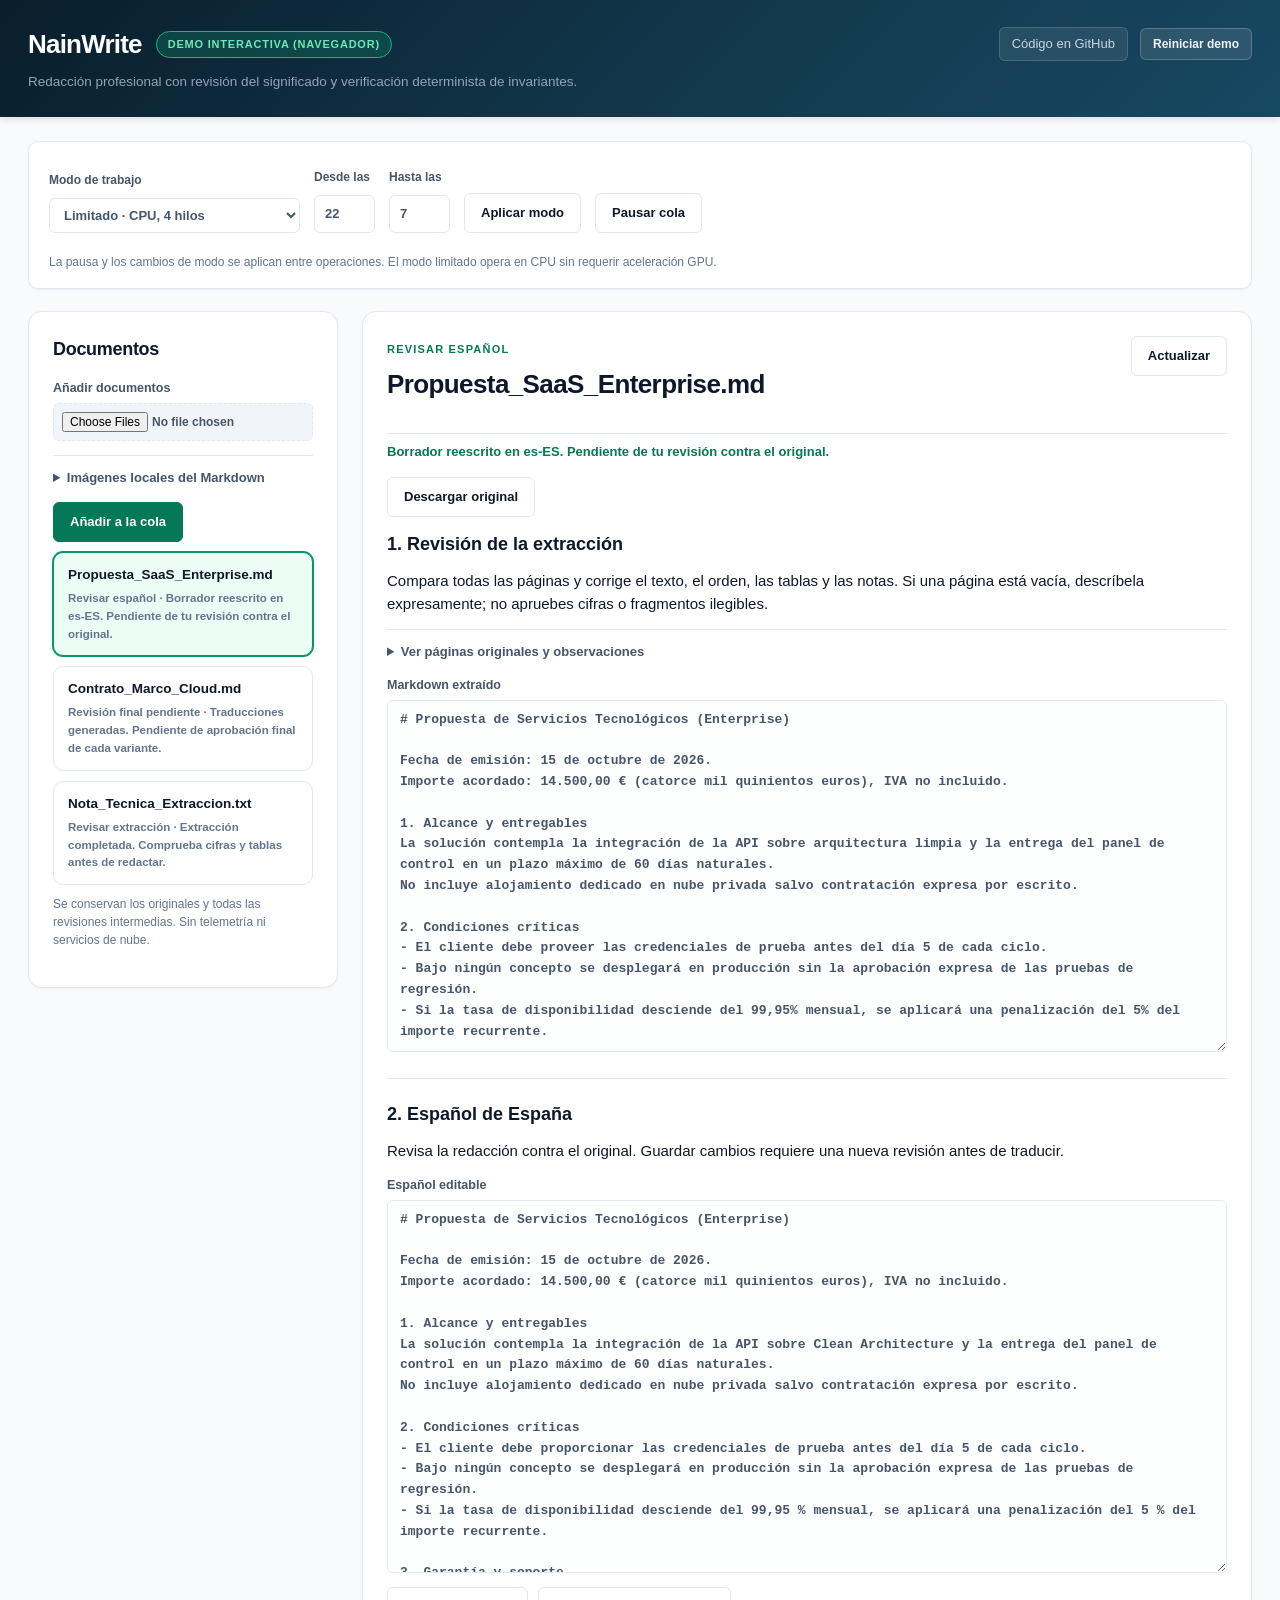
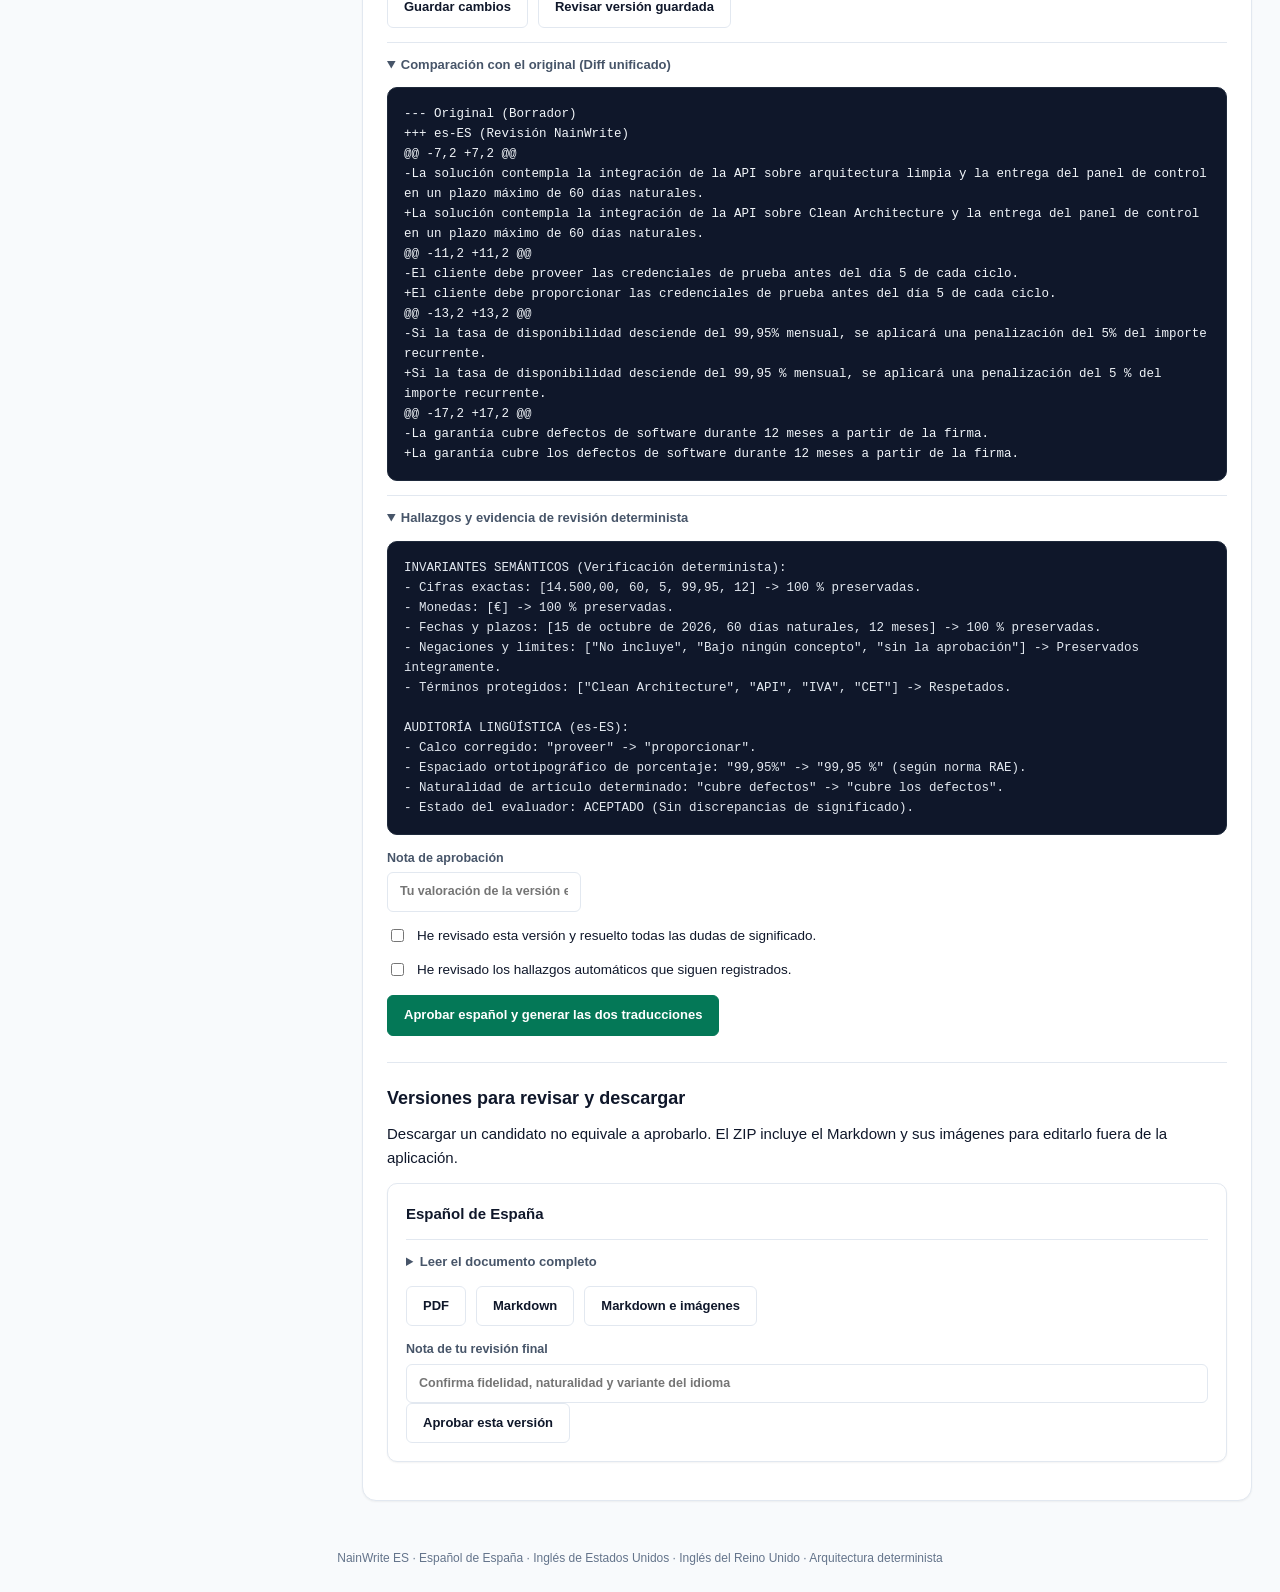
==== src/spanish_rewriter/web/index.html @ 9aafe44e "feat: add standalone interactive review workbench and github pages deployment" ====
<!doctype html>
<html lang="es">
<head>
  <meta charset="utf-8">
  <meta name="viewport" content="width=device-width, initial-scale=1, viewport-fit=cover">
  <meta name="nainwrite-token" content="__TOKEN__">
  <title>NainWrite · Revisión y reescritura de documentos</title>
  <meta name="description" content="Motor determinista de reescritura editorial para español de España (es-ES) con puertas de revisión humana y preservación semántica.">
  <link rel="icon" href="./favicon.svg" type="image/svg+xml">
  <link rel="stylesheet" href="./app.css">
  <script type="module" src="./app.js"></script>
</head>
<body>
<header>
  <div class="header-inner">
    <div class="header-brand">
      <span class="brand">NainWrite</span>
      <span class="local">Trabajo local</span>
    </div>
    <div class="header-actions">
      <a class="header-link" href="https://github.com/Nain9Dev/nainwrite-es" target="_blank" rel="noopener">
        <span>Código en GitHub</span>
      </a>
      <button class="secondary btn-reset" type="button" onclick="window.NainWrite.resetDemo()">Reiniciar demo</button>
    </div>
  </div>
  <p>Redacción profesional con revisión del significado y verificación determinista de invariantes.</p>
</header>

<main>
<section class="toolbar" aria-label="Control de procesamiento">
  <label>Modo de trabajo
    <select id="mode">
      <option value="limited">Limitado · CPU, 4 hilos</option>
      <option value="intensive">Intensivo · aceleración disponible</option>
      <option value="scheduled">Horario nocturno</option>
    </select>
  </label>
  <label>Desde las<input id="night-start" type="number" min="0" max="23" value="22"></label>
  <label>Hasta las<input id="night-end" type="number" min="0" max="23" value="7"></label>
  <button id="save-settings" class="secondary" type="button">Aplicar modo</button>
  <button id="pause" class="secondary" type="button">Pausar cola</button>
  <p>La pausa y los cambios de modo se aplican entre operaciones. El modo limitado opera en CPU sin requerir aceleración GPU.</p>
</section>

<div id="notice" role="status" aria-live="polite"></div>

<div class="workspace">
<aside>
  <h1>Documentos</h1>
  <form id="upload-form">
    <label class="file-label">Añadir documentos
      <input id="uploads" type="file" accept=".pdf,.md,.txt" multiple required>
    </label>
    <details>
      <summary>Imágenes locales del Markdown</summary>
      <label>PNG o JPEG junto al archivo
        <input id="assets" type="file" accept=".png,.jpg,.jpeg" multiple>
      </label>
    </details>
    <button type="submit">Añadir a la cola</button>
  </form>
  <nav id="documents" aria-label="Documentos en la cola"></nav>
  <p class="muted">Se conservan los originales y todas las revisiones intermedias. Sin telemetría ni servicios de nube.</p>
</aside>

<article id="empty">
  <span class="eyebrow">Mesa de trabajo editorial</span>
  <h2>Del borrador técnico o legal<br>al texto listo para entregar.</h2>
  <p>Añade un PDF, Markdown o TXT. Primero revisaremos su extracción; después podrás mejorar el español y autorizar las variantes en inglés.</p>
  <ol>
    <li><strong>Comprobar la extracción:</strong> revisión de cifras, tablas y notas al pie.</li>
    <li><strong>Revisar el español de España:</strong> eliminación de calcos manteniendo el 100% del significado.</li>
    <li><strong>Traducir a inglés (US y UK):</strong> adaptación terminológica y ortográfica regional.</li>
    <li><strong>Aprobar las versiones finales:</strong> puerta de revisión humana antes de la entrega.</li>
  </ol>
  <p class="muted">Los controles automáticos auditan invariantes; la aprobación final pertenece al revisor humano.</p>
</article>

<article id="document" hidden>
  <div class="document-heading">
    <div>
      <span class="eyebrow" id="stage"></span>
      <h2 id="title"></h2>
    </div>
    <button id="refresh" class="secondary" type="button">Actualizar</button>
  </div>
  <p id="progress" role="status"></p>
  <p id="error" role="alert"></p>
  <div class="actions">
    <button id="resume" class="secondary" type="button" hidden>Reanudar documento</button>
    <button id="original" class="secondary" type="button" hidden>Descargar original</button>
  </div>

  <section id="extraction-section" hidden>
    <h3>1. Revisión de la extracción</h3>
    <p>Compara todas las páginas y corrige el texto, el orden, las tablas y las notas. Si una página está vacía, descríbela expresamente; no apruebes cifras o fragmentos ilegibles.</p>
    <details>
      <summary>Ver páginas originales y observaciones</summary>
      <div id="pages"></div>
    </details>
    <label>Markdown extraído
      <textarea id="extraction" spellcheck="false" rows="16"></textarea>
    </label>
    <div id="extraction-actions">
      <button id="save-extraction" class="secondary" type="button">Guardar correcciones</button>
      <label>Nota de revisión
        <input id="extraction-note" placeholder="Qué has comprobado o corregido">
      </label>
      <label class="check">
        <input type="checkbox" id="complete"> He comprobado todo el contenido y resuelto las dudas de extracción.
      </label>
      <button id="approve-extraction" type="button">Aprobar extracción y redactar</button>
    </div>
  </section>

  <section id="spanish-section" hidden>
    <h3>2. Español de España</h3>
    <p>Revisa la redacción contra el original. Guardar cambios requiere una nueva revisión antes de traducir.</p>
    <label>Español editable
      <textarea id="spanish" spellcheck="true" lang="es-ES" rows="17"></textarea>
    </label>
    <div class="actions">
      <button id="save-spanish" class="secondary" type="button">Guardar cambios</button>
      <button id="review-spanish" class="secondary" type="button">Revisar versión guardada</button>
    </div>
    <details open>
      <summary>Comparación con el original (Diff unificado)</summary>
      <pre id="diff"></pre>
    </details>
    <details open>
      <summary>Hallazgos y evidencia de revisión determinista</summary>
      <pre id="review"></pre>
    </details>
    <div id="translation-actions">
      <label>Nota de aprobación
        <input id="spanish-note" placeholder="Tu valoración de la versión española">
      </label>
      <label class="check">
        <input id="resolved" type="checkbox"> He revisado esta versión y resuelto todas las dudas de significado.
      </label>
      <label class="check">
        <input id="acknowledge" type="checkbox"> He revisado los hallazgos automáticos que siguen registrados.
      </label>
      <button id="translate" type="button">Aprobar español y generar las dos traducciones</button>
    </div>
  </section>

  <section id="exports-section" hidden>
    <h3>Versiones para revisar y descargar</h3>
    <p>Descargar un candidato no equivale a aprobarlo. El ZIP incluye el Markdown y sus imágenes para editarlo fuera de la aplicación.</p>
    <div id="exports"></div>
  </section>
</article>
</div>
</main>

<footer>
  NainWrite ES · Español de España · Inglés de Estados Unidos · Inglés del Reino Unido · Arquitectura determinista
</footer>
</body>
</html>
---- src/spanish_rewriter/web/app.css ----
:root {
  --font-sans: -apple-system, BlinkMacSystemFont, "Segoe UI", Roboto, "Helvetica Neue", Arial, sans-serif;
  --font-mono: "JetBrains Mono", Consolas, "Liberation Mono", Menlo, Courier, monospace;
  
  --bg-main: #f8fafc;
  --bg-card: #ffffff;
  --bg-muted: #f1f5f9;
  
  --border-color: #e2e8f0;
  --border-focus: #3b82f6;
  
  --text-primary: #0f172a;
  --text-secondary: #475569;
  --text-muted: #64748b;
  
  --primary: #047857;
  --primary-hover: #065f46;
  --primary-light: #ecfdf5;
  --primary-text: #ffffff;
  
  --accent: #2563eb;
  --danger: #b91c1c;
  --warning: #b45309;
  
  --radius-sm: 6px;
  --radius-md: 10px;
  --radius-lg: 14px;
  
  --shadow-sm: 0 1px 2px 0 rgb(0 0 0 / 0.05);
  --shadow-md: 0 4px 6px -1px rgb(0 0 0 / 0.07), 0 2px 4px -2px rgb(0 0 0 / 0.05);
  --shadow-lg: 0 10px 15px -3px rgb(0 0 0 / 0.08), 0 4px 6px -4px rgb(0 0 0 / 0.04);
}

* {
  box-sizing: border-box;
}

body {
  margin: 0;
  font-family: var(--font-sans);
  color: var(--text-primary);
  background-color: var(--bg-main);
  font-size: 15px;
  line-height: 1.55;
  -webkit-font-smoothing: antialiased;
}

header {
  padding: 24px max(28px, calc((100vw - 1450px) / 2));
  background: linear-gradient(135deg, #091e2b, #133a4f 60%, #174862);
  color: #f8fafc;
  box-shadow: 0 2px 8px rgba(0, 0, 0, 0.12);
}

.header-inner {
  display: flex;
  align-items: center;
  justify-content: space-between;
  gap: 16px;
  flex-wrap: wrap;
}

.header-brand {
  display: flex;
  align-items: center;
  gap: 14px;
}

.brand {
  font-size: 26px;
  font-weight: 700;
  letter-spacing: -0.8px;
  color: #ffffff;
}

.local {
  display: inline-flex;
  align-items: center;
  border: 1px solid rgba(255, 255, 255, 0.25);
  border-radius: 9999px;
  font-size: 11px;
  font-weight: 600;
  padding: 4px 11px;
  text-transform: uppercase;
  letter-spacing: 0.8px;
  background: rgba(255, 255, 255, 0.08);
}

.local--demo {
  border-color: #10b981;
  background: rgba(16, 185, 129, 0.2);
  color: #6ee7b7;
}

.header-actions {
  display: flex;
  align-items: center;
  gap: 12px;
}

.header-link {
  color: #cbd5e1;
  text-decoration: none;
  font-size: 13px;
  font-weight: 500;
  padding: 6px 12px;
  border-radius: var(--radius-sm);
  background: rgba(255, 255, 255, 0.08);
  border: 1px solid rgba(255, 255, 255, 0.15);
  transition: all 0.2s ease;
}

.header-link:hover {
  background: rgba(255, 255, 255, 0.18);
  color: #ffffff;
}

.btn-reset {
  background: rgba(255, 255, 255, 0.1) !important;
  color: #f1f5f9 !important;
  border: 1px solid rgba(255, 255, 255, 0.2) !important;
  font-size: 12px !important;
  padding: 6px 12px !important;
}

.btn-reset:hover {
  background: rgba(255, 255, 255, 0.2) !important;
}

header p {
  margin: 8px 0 0;
  color: #94a3b8;
  font-size: 13.5px;
}

main {
  max-width: 1450px;
  margin: auto;
  padding: 24px 28px;
}

.toolbar {
  display: flex;
  align-items: flex-end;
  gap: 14px;
  flex-wrap: wrap;
  background: var(--bg-card);
  padding: 16px 20px;
  border: 1px solid var(--border-color);
  border-radius: var(--radius-md);
  box-shadow: var(--shadow-sm);
}

.toolbar label {
  display: flex;
  flex-direction: column;
  gap: 4px;
  font-size: 12px;
  font-weight: 600;
  color: var(--text-secondary);
}

.toolbar select, .toolbar input {
  font-size: 13px;
  padding: 8px 10px;
}

.toolbar p {
  width: 100%;
  font-size: 12px;
  color: var(--text-muted);
  margin: 6px 0 0;
}

.workspace {
  display: grid;
  grid-template-columns: 310px minmax(0, 1fr);
  gap: 24px;
  margin-top: 22px;
}

aside, article {
  background: var(--bg-card);
  border: 1px solid var(--border-color);
  border-radius: var(--radius-lg);
  padding: 24px;
  box-shadow: var(--shadow-sm);
}

aside {
  align-self: start;
}

h1 {
  font-size: 18px;
  margin: 0 0 16px;
  color: var(--text-primary);
  font-weight: 700;
  letter-spacing: -0.3px;
}

h2 {
  font-size: 26px;
  line-height: 1.3;
  letter-spacing: -0.6px;
  margin: 6px 0 16px;
  color: var(--text-primary);
  overflow-wrap: anywhere;
}

h3 {
  font-size: 18px;
  margin: 0 0 10px;
  color: var(--text-primary);
  font-weight: 650;
}

p {
  margin: 8px 0 14px;
}

#empty {
  padding: 48px;
  min-height: 520px;
}

#empty ol {
  padding-left: 20px;
  line-height: 2.1;
  color: var(--text-secondary);
}

.eyebrow {
  display: inline-block;
  font-size: 11px;
  letter-spacing: 1.2px;
  text-transform: uppercase;
  color: var(--primary);
  font-weight: 700;
  margin-bottom: 4px;
}

.muted {
  font-size: 12px;
  color: var(--text-muted);
  line-height: 1.5;
}

label {
  display: block;
  font-size: 12.5px;
  font-weight: 600;
  color: var(--text-secondary);
  margin-top: 10px;
}

input, select, textarea {
  display: block;
  font: inherit;
  color: inherit;
  border: 1px solid var(--border-color);
  border-radius: var(--radius-sm);
  background: #ffffff;
  padding: 9px 12px;
  margin-top: 4px;
  max-width: 100%;
  transition: border-color 0.15s ease, box-shadow 0.15s ease;
}

input:focus, select:focus, textarea:focus {
  outline: none;
  border-color: var(--primary);
  box-shadow: 0 0 0 3px rgba(4, 120, 87, 0.15);
}

input[type=file] {
  width: 100%;
  font-size: 12px;
  padding: 8px;
  border-style: dashed;
  background: var(--bg-muted);
  cursor: pointer;
}

textarea {
  width: 100%;
  resize: vertical;
  font-family: var(--font-mono);
  font-size: 13px;
  line-height: 1.6;
  background: #fdfefe;
}

.check {
  display: flex;
  align-items: flex-start;
  gap: 10px;
  margin: 14px 0;
  font-weight: 450;
  font-size: 13.5px;
  color: var(--text-primary);
  cursor: pointer;
}

.check input {
  margin-top: 3px;
  accent-color: var(--primary);
}

button {
  font: inherit;
  font-size: 13px;
  font-weight: 600;
  color: var(--primary-text);
  background: var(--primary);
  border: 1px solid var(--primary);
  border-radius: var(--radius-sm);
  padding: 9px 16px;
  cursor: pointer;
  transition: all 0.15s ease;
}

button:hover {
  background: var(--primary-hover);
  border-color: var(--primary-hover);
}

button.secondary {
  color: var(--text-primary);
  background: #ffffff;
  border: 1px solid var(--border-color);
}

button.secondary:hover {
  background: var(--bg-muted);
  border-color: #cbd5e1;
}

button:disabled {
  opacity: 0.45;
  cursor: not-allowed;
}

details {
  margin: 14px 0;
  border-top: 1px solid var(--border-color);
  padding-top: 12px;
}

summary {
  cursor: pointer;
  font-size: 13px;
  font-weight: 600;
  color: var(--text-secondary);
}

summary:hover {
  color: var(--primary);
}

.document-card {
  display: block;
  text-align: left;
  width: 100%;
  background: #ffffff;
  border: 1px solid var(--border-color);
  border-radius: var(--radius-md);
  color: var(--text-primary);
  margin: 10px 0;
  padding: 12px 14px;
  transition: all 0.15s ease;
}

.document-card:hover {
  background: var(--bg-muted);
  border-color: #cbd5e1;
}

.document-card[aria-current="true"] {
  background: #ecfdf5;
  border-color: #059669;
  box-shadow: 0 0 0 1px #059669;
}

.document-card strong {
  display: block;
  font-size: 13.5px;
  font-weight: 600;
  overflow-wrap: anywhere;
}

.document-card span {
  display: block;
  font-size: 11.5px;
  color: var(--text-muted);
  margin-top: 4px;
}

.document-heading {
  display: flex;
  align-items: flex-start;
  justify-content: space-between;
  gap: 16px;
  padding-bottom: 16px;
  border-bottom: 1px solid var(--border-color);
}

section + section {
  margin-top: 26px;
  padding-top: 22px;
  border-top: 1px solid var(--border-color);
}

.actions {
  display: flex;
  gap: 10px;
  flex-wrap: wrap;
  margin: 14px 0;
}

#notice {
  margin-top: 12px;
  white-space: pre-wrap;
}

#notice:not(:empty) {
  background: #fefce8;
  border: 1px solid #fde047;
  color: #713f12;
  padding: 12px 16px;
  border-radius: var(--radius-sm);
  font-size: 13px;
}

#error {
  color: var(--danger);
  font-size: 13px;
  font-weight: 500;
  white-space: pre-wrap;
}

#progress {
  color: var(--primary);
  font-size: 13px;
  font-weight: 550;
}

pre {
  white-space: pre-wrap;
  overflow-wrap: anywhere;
  background: #0f172a;
  color: #e2e8f0;
  padding: 16px;
  border-radius: var(--radius-md);
  font-family: var(--font-mono);
  font-size: 12.5px;
  line-height: 1.6;
  max-height: 420px;
  overflow: auto;
  border: 1px solid #1e293b;
}

#diff {
  background: #0f172a;
  color: #f1f5f9;
}

.page-preview {
  display: block;
  width: min(100%, 650px);
  height: auto;
  border: 1px solid var(--border-color);
  border-radius: var(--radius-sm);
  margin: 14px auto;
}

.page-note {
  font-size: 12px;
  color: var(--text-muted);
}

.export-card {
  padding: 18px;
  border: 1px solid var(--border-color);
  background: #ffffff;
  border-radius: var(--radius-md);
  margin: 14px 0;
  box-shadow: var(--shadow-sm);
}

.export-card strong {
  font-size: 15px;
  color: var(--text-primary);
}

.export-card label {
  margin-top: 12px;
}

.export-card input {
  width: 100%;
}

.approved {
  font-weight: 600;
  color: var(--primary);
  font-size: 13px;
  margin-top: 10px;
  display: flex;
  align-items: center;
  gap: 6px;
}

.locale-preview {
  white-space: pre-wrap;
  overflow-wrap: anywhere;
  max-height: 32rem;
  overflow: auto;
  font-family: var(--font-mono);
  line-height: 1.6;
  background: #f8fafc;
  color: var(--text-primary);
  border: 1px solid var(--border-color);
}

footer {
  font-size: 12px;
  text-align: center;
  color: var(--text-muted);
  padding: 24px;
}

[hidden] {
  display: none !important;
}

@media (max-width: 900px) {
  .workspace {
    grid-template-columns: 1fr;
  }
  #empty {
    padding: 28px;
    min-height: 0;
  }
  aside {
    padding: 18px;
  }
  main {
    padding: 16px;
  }
  .toolbar {
    gap: 8px;
  }
  .document-heading {
    display: block;
  }
  h2 {
    font-size: 22px;
  }
  header {
    padding: 20px 16px;
  }
  article {
    padding: 18px;
  }
}

@media (prefers-reduced-motion: reduce) {
  * {
    scroll-behavior: auto;
    transition: none !important;
  }
}
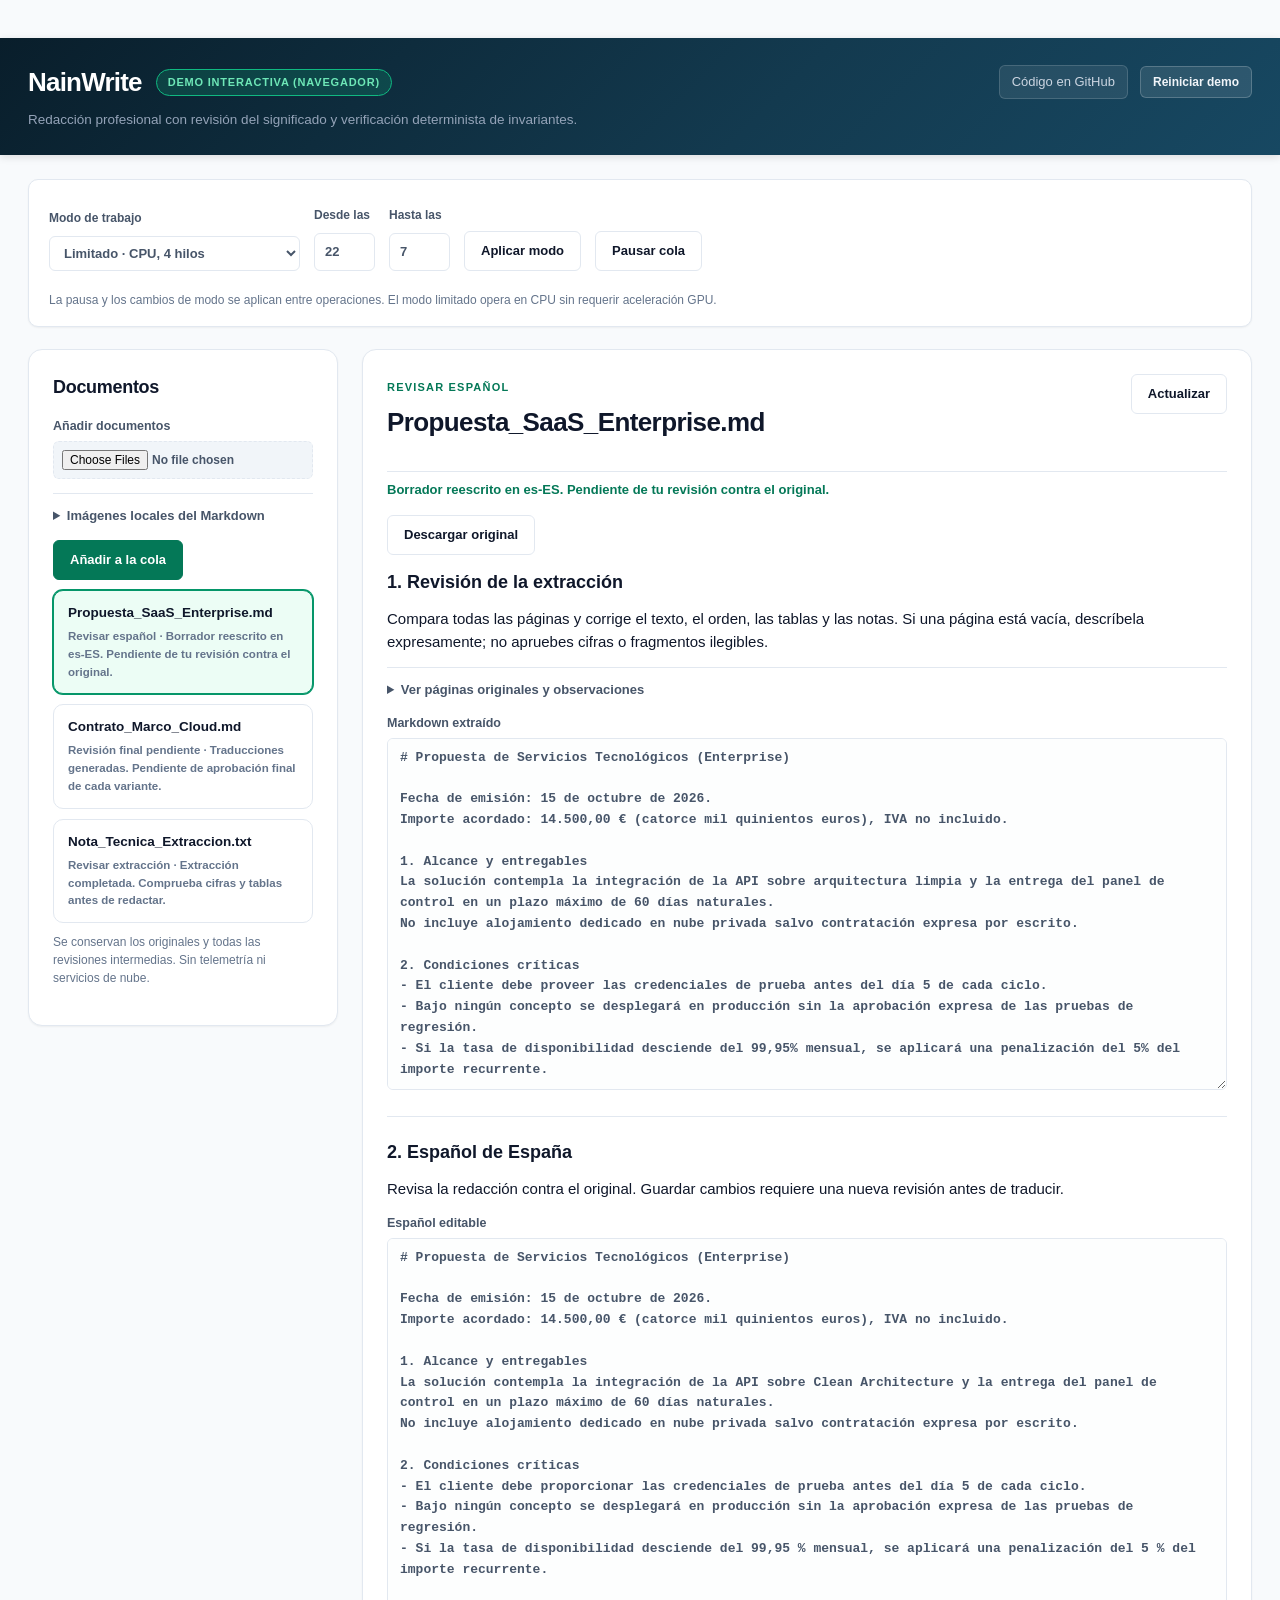
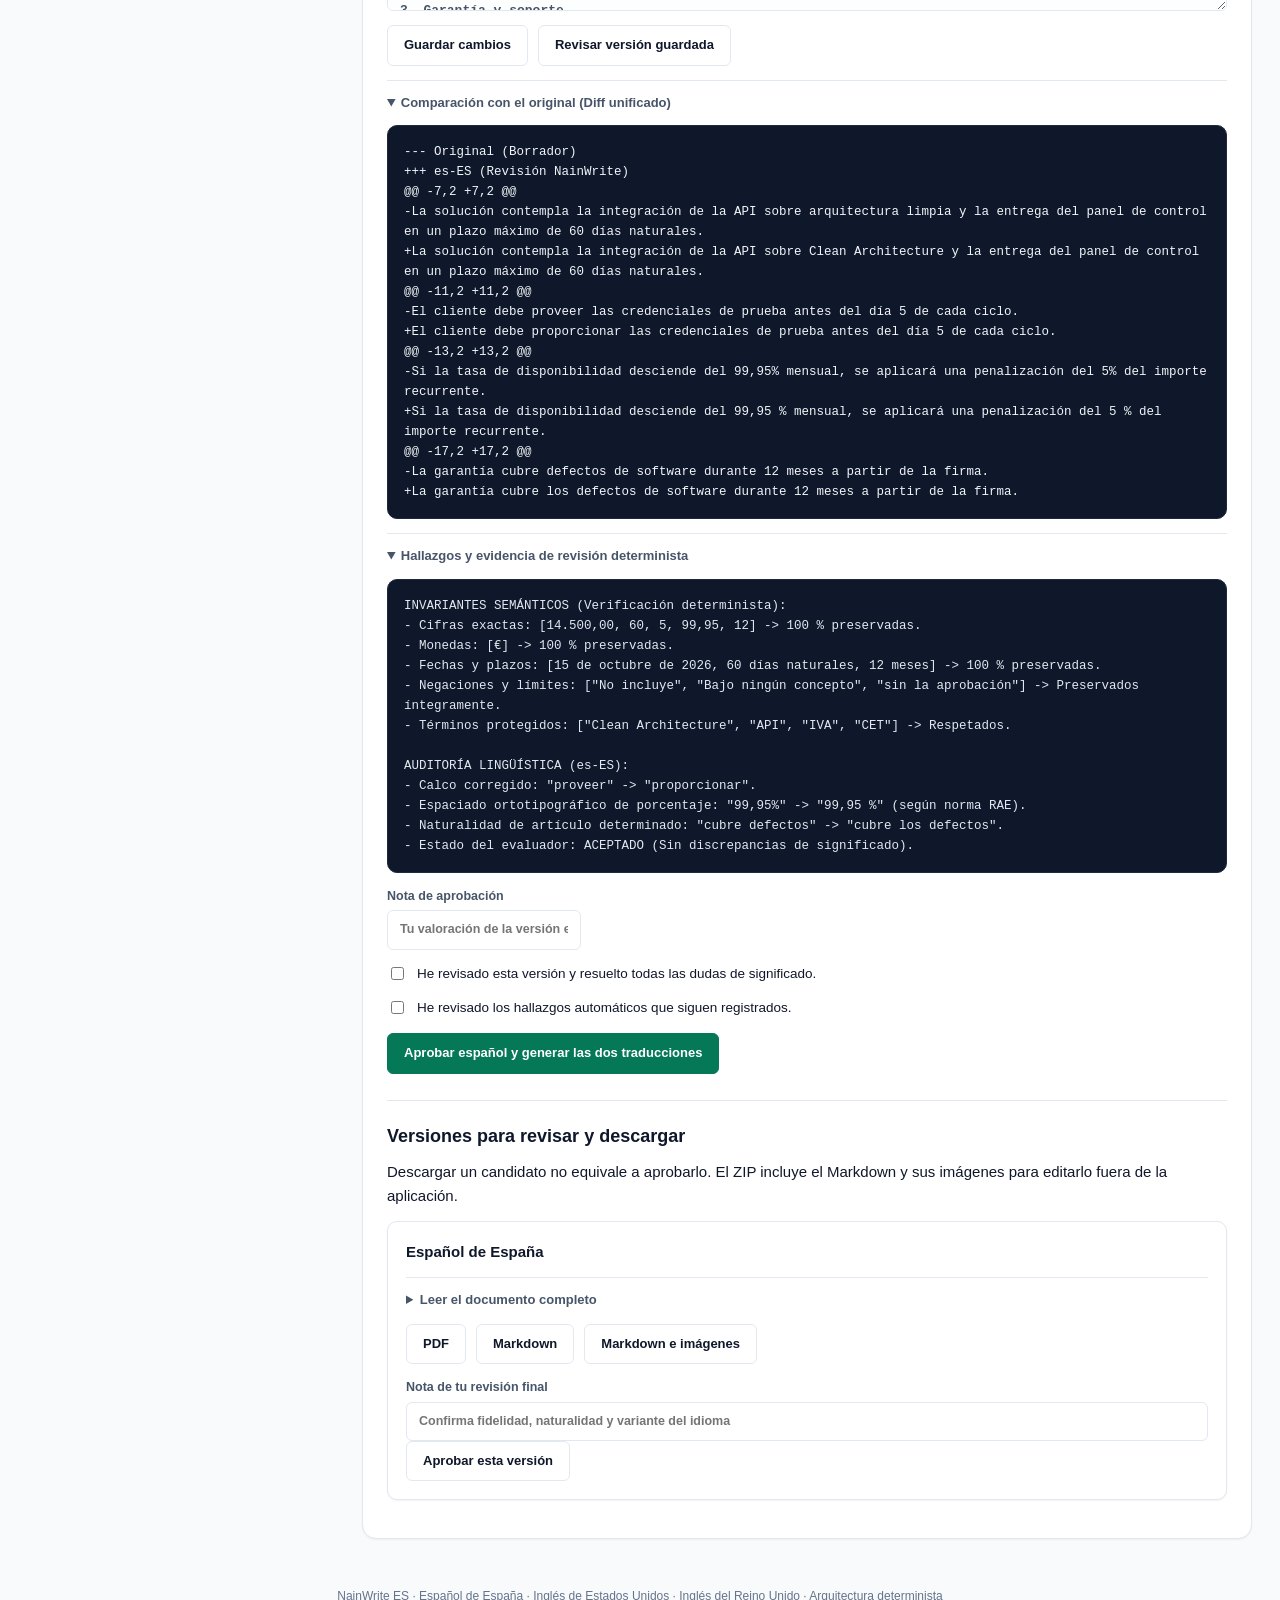
==== commit 5faf7932: "feat: integrate ecosystem suite navigation bar" ====
--- a/src/spanish_rewriter/web/index.html
+++ b/src/spanish_rewriter/web/index.html
@@ -8,9 +8,11 @@
   <meta name="description" content="Motor determinista de reescritura editorial para español de España (es-ES) con puertas de revisión humana y preservación semántica.">
   <link rel="icon" href="./favicon.svg" type="image/svg+xml">
   <link rel="stylesheet" href="./app.css">
+  <script src="https://www.naindev.com/assets/js/ecosystem-bar.js" defer></script>
   <script type="module" src="./app.js"></script>
 </head>
 <body>
+<nain-ecosystem-bar current-project="NainWrite"></nain-ecosystem-bar>
 <header>
   <div class="header-inner">
     <div class="header-brand">
@@ -18,7 +20,7 @@
       <span class="local">Trabajo local</span>
     </div>
     <div class="header-actions">
-      <a class="header-link" href="https://github.com/Nain9Dev/nainwrite-es" target="_blank" rel="noopener">
+      <a class="header-link" href="https://github.com/Nain9Dev/NainWrite" target="_blank" rel="noopener">
         <span>Código en GitHub</span>
       </a>
       <button class="secondary btn-reset" type="button" onclick="window.NainWrite.resetDemo()">Reiniciar demo</button>
--- a/src/spanish_rewriter/web/app.css
+++ b/src/spanish_rewriter/web/app.css
@@ -37,6 +37,7 @@
 
 body {
   margin: 0;
+  padding-top: 38px;
   font-family: var(--font-sans);
   color: var(--text-primary);
   background-color: var(--bg-main);
@@ -44,6 +45,7 @@
   line-height: 1.55;
   -webkit-font-smoothing: antialiased;
 }
+
 
 header {
   padding: 24px max(28px, calc((100vw - 1450px) / 2));
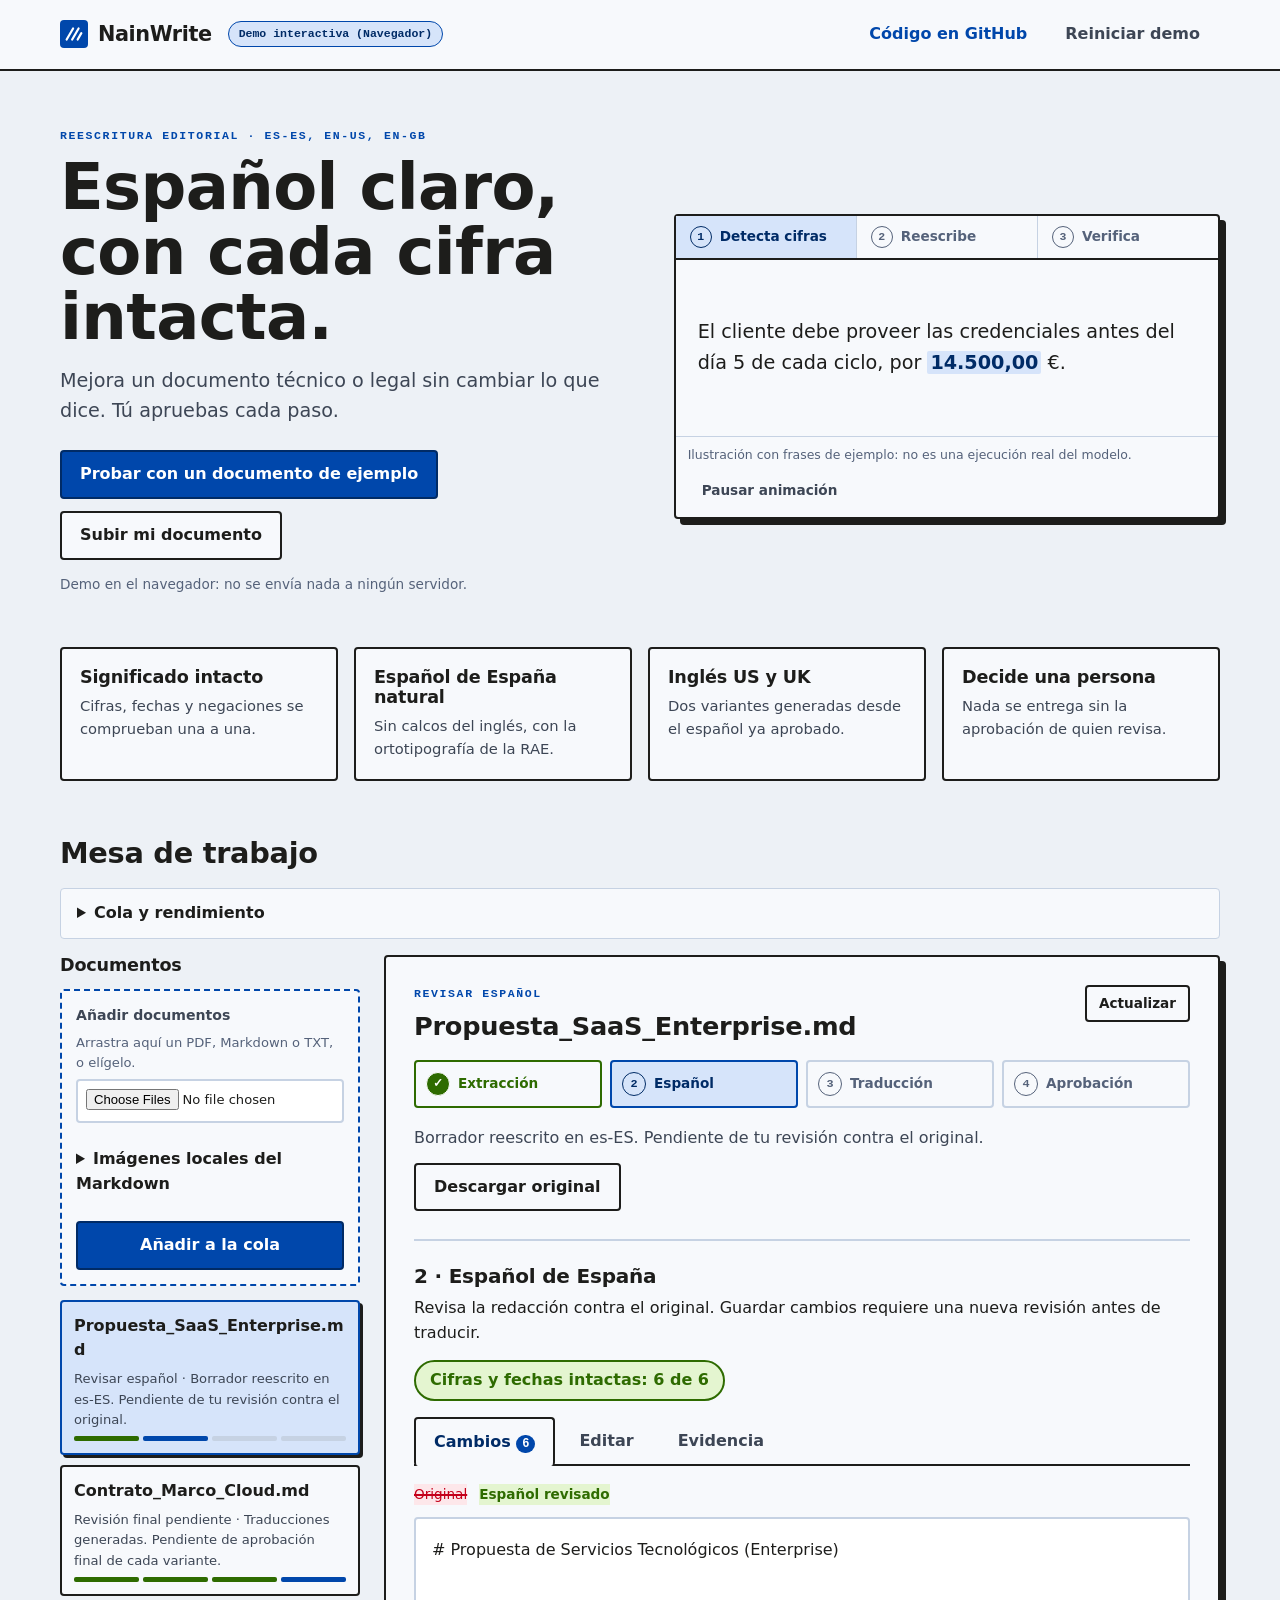
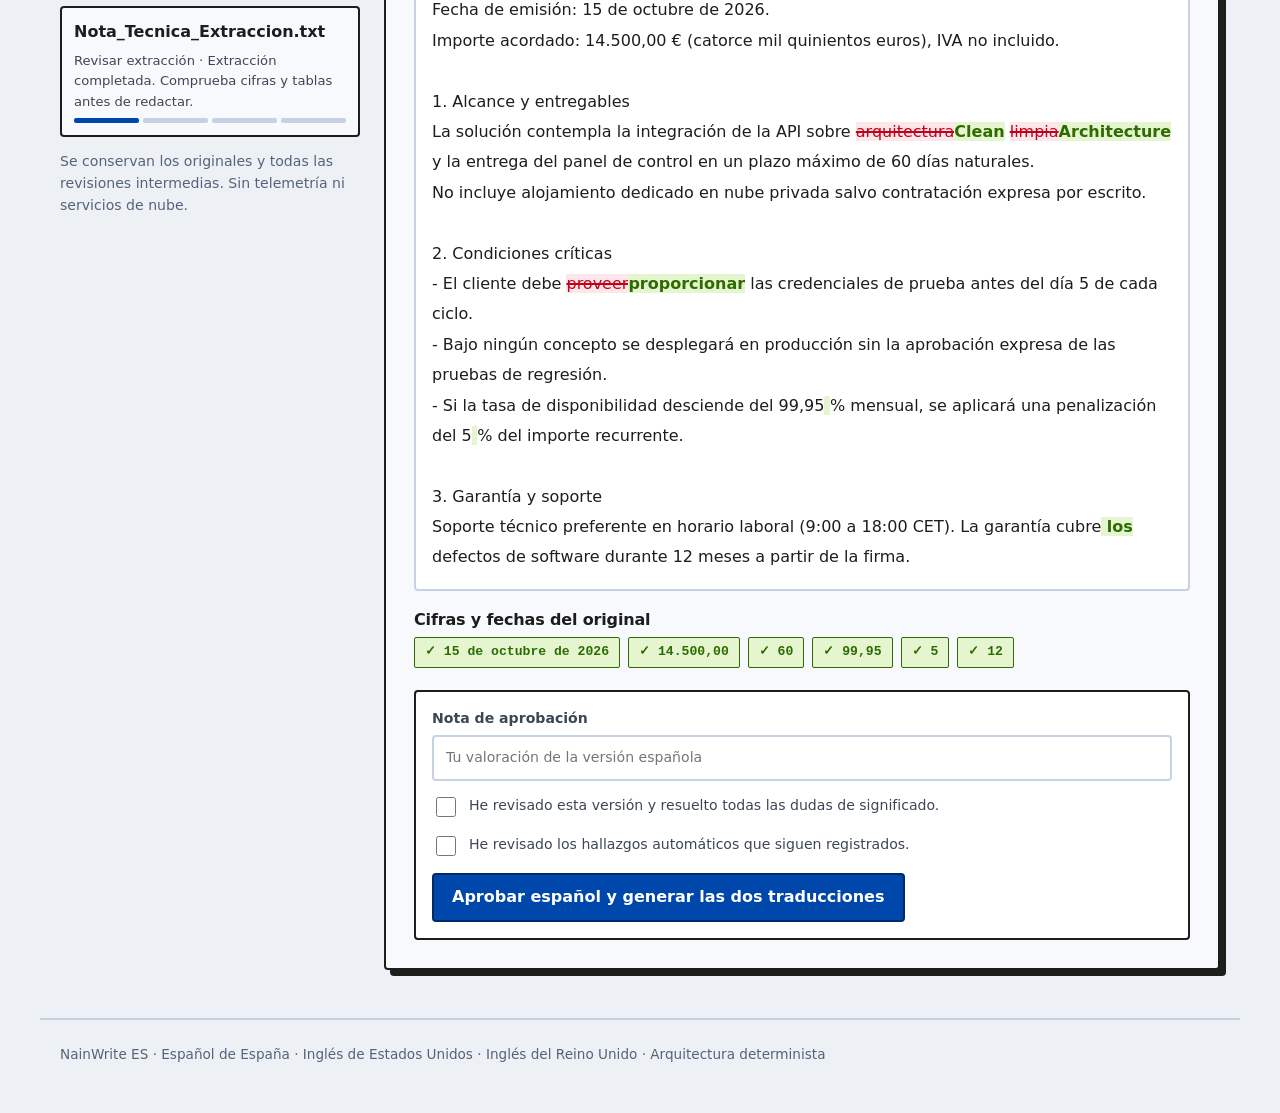
==== commit 9062dc95: "feat(client): redesign the web client around a landing and a staged workbench write.naindev.com open" ====
--- a/src/spanish_rewriter/web/index.html
+++ b/src/spanish_rewriter/web/index.html
@@ -4,160 +4,226 @@
   <meta charset="utf-8">
   <meta name="viewport" content="width=device-width, initial-scale=1, viewport-fit=cover">
   <meta name="nainwrite-token" content="__TOKEN__">
-  <title>NainWrite · Revisión y reescritura de documentos</title>
-  <meta name="description" content="Motor determinista de reescritura editorial para español de España (es-ES) con puertas de revisión humana y preservación semántica.">
+  <meta name="theme-color" content="#EDF1F6">
+  <title>NainWrite · Español claro, con cada cifra intacta</title>
+  <meta name="description" content="Reescritura editorial para español de España con verificación determinista de cifras y fechas, traducción a inglés US y UK y aprobación humana en cada paso.">
   <link rel="icon" href="./favicon.svg" type="image/svg+xml">
   <link rel="stylesheet" href="./app.css">
-  <script src="https://www.naindev.com/assets/js/ecosystem-bar.js" defer></script>
+  <script src="https://www.naindev.com/assets/js/ecosystem-bar.js?v=2.1.0" defer></script>
   <script type="module" src="./app.js"></script>
 </head>
 <body>
 <nain-ecosystem-bar current-project="NainWrite"></nain-ecosystem-bar>
-<header>
-  <div class="header-inner">
-    <div class="header-brand">
-      <span class="brand">NainWrite</span>
-      <span class="local">Trabajo local</span>
+
+<header class="topbar">
+  <div class="topbar-inner">
+    <a class="brand" href="#top" aria-label="NainWrite, inicio">
+      <svg class="mark" viewBox="0 0 24 24" aria-hidden="true" focusable="false"><path d="M4 18 11 6M10 18l7-12M16 18l4-7"/></svg>
+      <span>NainWrite</span>
+    </a>
+    <span class="local" title="">Trabajo local</span>
+    <nav class="topbar-actions" aria-label="Enlaces">
+      <a class="link" href="https://github.com/Nain9Dev/NainWrite" target="_blank" rel="noopener">Código en GitHub</a>
+      <button id="reset-demo" class="ghost" type="button">Reiniciar demo</button>
+    </nav>
+  </div>
+</header>
+
+<main id="top">
+<section class="hero" aria-labelledby="hero-title">
+  <div class="hero-copy">
+    <span class="eyebrow">Reescritura editorial · es-ES, en-US, en-GB</span>
+    <h1 id="hero-title">Español claro, con cada cifra intacta.</h1>
+    <p class="lead">Mejora un documento técnico o legal sin cambiar lo que dice. Tú apruebas cada paso.</p>
+    <div class="cta">
+      <button id="cta-sample" class="primary" type="button">Probar con un documento de ejemplo</button>
+      <button id="cta-upload" class="secondary" type="button">Subir mi documento</button>
     </div>
-    <div class="header-actions">
-      <a class="header-link" href="https://github.com/Nain9Dev/NainWrite" target="_blank" rel="noopener">
-        <span>Código en GitHub</span>
-      </a>
-      <button class="secondary btn-reset" type="button" onclick="window.NainWrite.resetDemo()">Reiniciar demo</button>
+    <p class="note">Demo en el navegador: no se envía nada a ningún servidor.</p>
+  </div>
+
+  <figure id="showcase" class="showcase" aria-label="Ejemplo animado de cómo trabaja NainWrite">
+    <ol class="phases">
+      <li data-showcase-step><span>1</span> Detecta cifras</li>
+      <li data-showcase-step><span>2</span> Reescribe</li>
+      <li data-showcase-step><span>3</span> Verifica</li>
+    </ol>
+    <div class="stage" data-showcase-stage data-phase="verify">
+      <p class="sentence" data-showcase-text lang="es-ES"></p>
+      <p class="result" data-showcase-result hidden></p>
     </div>
+    <figcaption>
+      <span>Ilustración con frases de ejemplo: no es una ejecución real del modelo.</span>
+      <button class="ghost small" type="button" data-showcase-toggle aria-pressed="false">Pausar animación</button>
+    </figcaption>
+    <p class="visually-hidden" role="status" aria-live="polite" data-showcase-live></p>
+  </figure>
+</section>
+
+<section class="values" aria-label="Qué aporta">
+  <article class="value"><h2>Significado intacto</h2><p>Cifras, fechas y negaciones se comprueban una a una.</p></article>
+  <article class="value"><h2>Español de España natural</h2><p>Sin calcos del inglés, con la ortotipografía de la RAE.</p></article>
+  <article class="value"><h2>Inglés US y UK</h2><p>Dos variantes generadas desde el español ya aprobado.</p></article>
+  <article class="value"><h2>Decide una persona</h2><p>Nada se entrega sin la aprobación de quien revisa.</p></article>
+</section>
+
+<section id="workbench" class="workbench" aria-labelledby="workbench-title">
+  <h2 id="workbench-title" class="section-title">Mesa de trabajo</h2>
+
+  <details class="settings" id="queue-settings">
+    <summary>Cola y rendimiento</summary>
+    <div class="toolbar">
+      <label>Modo de trabajo
+        <select id="mode">
+          <option value="limited">Limitado · CPU, 4 hilos</option>
+          <option value="intensive">Intensivo · aceleración disponible</option>
+          <option value="scheduled">Horario nocturno</option>
+        </select>
+      </label>
+      <label>Desde las<input id="night-start" type="number" min="0" max="23" value="22"></label>
+      <label>Hasta las<input id="night-end" type="number" min="0" max="23" value="7"></label>
+      <button id="save-settings" class="secondary" type="button">Aplicar modo</button>
+      <button id="pause" class="secondary" type="button">Pausar cola</button>
+      <p class="muted">La pausa y los cambios de modo se aplican entre operaciones. El modo limitado opera en CPU sin requerir aceleración GPU.</p>
+    </div>
+  </details>
+
+  <div id="notice" class="toast" role="status" aria-live="polite"></div>
+
+  <div class="workspace">
+    <aside class="sidebar">
+      <h3>Documentos</h3>
+      <form id="upload-form" class="dropzone">
+        <label class="file-label">Añadir documentos
+          <span class="hint">Arrastra aquí un PDF, Markdown o TXT, o elígelo.</span>
+          <input id="uploads" type="file" accept=".pdf,.md,.txt" multiple required>
+        </label>
+        <details>
+          <summary>Imágenes locales del Markdown</summary>
+          <label>PNG o JPEG junto al archivo
+            <input id="assets" type="file" accept=".png,.jpg,.jpeg" multiple>
+          </label>
+        </details>
+        <button type="submit" class="primary">Añadir a la cola</button>
+      </form>
+      <nav id="documents" aria-label="Documentos en la cola"></nav>
+      <p class="muted">Se conservan los originales y todas las revisiones intermedias. Sin telemetría ni servicios de nube.</p>
+    </aside>
+
+    <article id="empty" class="panel">
+      <span class="eyebrow">Mesa de trabajo editorial</span>
+      <h3>Del borrador técnico o legal al texto listo para entregar.</h3>
+      <p>Añade un PDF, Markdown o TXT. Primero revisaremos su extracción; después podrás mejorar el español y autorizar las variantes en inglés.</p>
+      <ol class="how">
+        <li><strong>Comprobar la extracción:</strong> revisión de cifras, tablas y notas al pie.</li>
+        <li><strong>Revisar el español de España:</strong> eliminación de calcos manteniendo el 100 % del significado.</li>
+        <li><strong>Traducir a inglés (US y UK):</strong> adaptación terminológica y ortográfica regional.</li>
+        <li><strong>Aprobar las versiones finales:</strong> puerta de revisión humana antes de la entrega.</li>
+      </ol>
+      <p class="muted">Los controles automáticos auditan invariantes; la aprobación final pertenece al revisor humano.</p>
+    </article>
+
+    <article id="document" class="panel" hidden>
+      <div class="document-heading">
+        <div>
+          <span class="eyebrow" id="stage"></span>
+          <h3 id="title"></h3>
+        </div>
+        <button id="refresh" class="secondary small" type="button">Actualizar</button>
+      </div>
+
+      <ol id="stepper" class="stepper" aria-label="Etapas del documento"></ol>
+
+      <p id="progress" class="progress" role="status"></p>
+      <p id="error" class="error" role="alert"></p>
+      <div class="actions">
+        <button id="resume" class="secondary" type="button" hidden>Reanudar documento</button>
+        <button id="original" class="secondary" type="button" hidden>Descargar original</button>
+      </div>
+
+      <section id="extraction-section" class="stage-panel" hidden>
+        <h4>1 · Revisión de la extracción</h4>
+        <p>Compara todas las páginas y corrige el texto, el orden, las tablas y las notas. Si una página está vacía, descríbela expresamente; no apruebes cifras o fragmentos ilegibles.</p>
+        <details>
+          <summary>Ver páginas originales y observaciones</summary>
+          <div id="pages"></div>
+        </details>
+        <label>Markdown extraído
+          <textarea id="extraction" spellcheck="false" rows="14"></textarea>
+        </label>
+        <div id="extraction-actions" class="gate">
+          <button id="save-extraction" class="secondary" type="button">Guardar correcciones</button>
+          <label>Nota de revisión
+            <input id="extraction-note" placeholder="Qué has comprobado o corregido">
+          </label>
+          <label class="check">
+            <input type="checkbox" id="complete"> He comprobado todo el contenido y resuelto las dudas de extracción.
+          </label>
+          <button id="approve-extraction" class="primary" type="button">Aprobar extracción y redactar</button>
+        </div>
+      </section>
+
+      <section id="spanish-section" class="stage-panel" hidden>
+        <h4>2 · Español de España</h4>
+        <p>Revisa la redacción contra el original. Guardar cambios requiere una nueva revisión antes de traducir.</p>
+
+        <div class="verdict" id="verdict" role="status"></div>
+
+        <div class="tabs" role="tablist" aria-label="Vistas del español">
+          <button class="tab" role="tab" type="button" id="tab-changes" aria-controls="panel-changes" aria-selected="true" data-tab="changes">Cambios <span id="change-count" class="count"></span></button>
+          <button class="tab" role="tab" type="button" id="tab-edit" aria-controls="panel-edit" aria-selected="false" tabindex="-1" data-tab="edit">Editar</button>
+          <button class="tab" role="tab" type="button" id="tab-evidence" aria-controls="panel-evidence" aria-selected="false" tabindex="-1" data-tab="evidence">Evidencia</button>
+        </div>
+
+        <div id="panel-changes" class="tab-panel" role="tabpanel" aria-labelledby="tab-changes">
+          <p class="legend"><del>Original</del> <ins>Español revisado</ins></p>
+          <div id="compare" class="compare" lang="es-ES"></div>
+          <h5>Cifras y fechas del original</h5>
+          <ul id="literals" class="literals"></ul>
+        </div>
+
+        <div id="panel-edit" class="tab-panel" role="tabpanel" aria-labelledby="tab-edit" hidden>
+          <label>Español editable
+            <textarea id="spanish" spellcheck="true" lang="es-ES" rows="16"></textarea>
+          </label>
+          <div class="actions">
+            <button id="save-spanish" class="secondary" type="button">Guardar cambios</button>
+            <button id="review-spanish" class="secondary" type="button">Revisar versión guardada</button>
+          </div>
+        </div>
+
+        <div id="panel-evidence" class="tab-panel" role="tabpanel" aria-labelledby="tab-evidence" hidden>
+          <h5>Comparación con el original (diff unificado)</h5>
+          <pre id="diff"></pre>
+          <h5>Hallazgos y evidencia de revisión determinista</h5>
+          <pre id="review"></pre>
+        </div>
+
+        <div id="translation-actions" class="gate">
+          <label>Nota de aprobación
+            <input id="spanish-note" placeholder="Tu valoración de la versión española">
+          </label>
+          <label class="check">
+            <input id="resolved" type="checkbox"> He revisado esta versión y resuelto todas las dudas de significado.
+          </label>
+          <label class="check">
+            <input id="acknowledge" type="checkbox"> He revisado los hallazgos automáticos que siguen registrados.
+          </label>
+          <button id="translate" class="primary" type="button">Aprobar español y generar las dos traducciones</button>
+        </div>
+      </section>
+
+      <section id="exports-section" class="stage-panel" hidden>
+        <h4>3 · Versiones para revisar y descargar</h4>
+        <p>Descargar un candidato no equivale a aprobarlo. El ZIP incluye el Markdown y sus imágenes para editarlo fuera de la aplicación.</p>
+        <div id="exports" class="exports"></div>
+      </section>
+    </article>
   </div>
-  <p>Redacción profesional con revisión del significado y verificación determinista de invariantes.</p>
-</header>
-
-<main>
-<section class="toolbar" aria-label="Control de procesamiento">
-  <label>Modo de trabajo
-    <select id="mode">
-      <option value="limited">Limitado · CPU, 4 hilos</option>
-      <option value="intensive">Intensivo · aceleración disponible</option>
-      <option value="scheduled">Horario nocturno</option>
-    </select>
-  </label>
-  <label>Desde las<input id="night-start" type="number" min="0" max="23" value="22"></label>
-  <label>Hasta las<input id="night-end" type="number" min="0" max="23" value="7"></label>
-  <button id="save-settings" class="secondary" type="button">Aplicar modo</button>
-  <button id="pause" class="secondary" type="button">Pausar cola</button>
-  <p>La pausa y los cambios de modo se aplican entre operaciones. El modo limitado opera en CPU sin requerir aceleración GPU.</p>
 </section>
-
-<div id="notice" role="status" aria-live="polite"></div>
-
-<div class="workspace">
-<aside>
-  <h1>Documentos</h1>
-  <form id="upload-form">
-    <label class="file-label">Añadir documentos
-      <input id="uploads" type="file" accept=".pdf,.md,.txt" multiple required>
-    </label>
-    <details>
-      <summary>Imágenes locales del Markdown</summary>
-      <label>PNG o JPEG junto al archivo
-        <input id="assets" type="file" accept=".png,.jpg,.jpeg" multiple>
-      </label>
-    </details>
-    <button type="submit">Añadir a la cola</button>
-  </form>
-  <nav id="documents" aria-label="Documentos en la cola"></nav>
-  <p class="muted">Se conservan los originales y todas las revisiones intermedias. Sin telemetría ni servicios de nube.</p>
-</aside>
-
-<article id="empty">
-  <span class="eyebrow">Mesa de trabajo editorial</span>
-  <h2>Del borrador técnico o legal<br>al texto listo para entregar.</h2>
-  <p>Añade un PDF, Markdown o TXT. Primero revisaremos su extracción; después podrás mejorar el español y autorizar las variantes en inglés.</p>
-  <ol>
-    <li><strong>Comprobar la extracción:</strong> revisión de cifras, tablas y notas al pie.</li>
-    <li><strong>Revisar el español de España:</strong> eliminación de calcos manteniendo el 100% del significado.</li>
-    <li><strong>Traducir a inglés (US y UK):</strong> adaptación terminológica y ortográfica regional.</li>
-    <li><strong>Aprobar las versiones finales:</strong> puerta de revisión humana antes de la entrega.</li>
-  </ol>
-  <p class="muted">Los controles automáticos auditan invariantes; la aprobación final pertenece al revisor humano.</p>
-</article>
-
-<article id="document" hidden>
-  <div class="document-heading">
-    <div>
-      <span class="eyebrow" id="stage"></span>
-      <h2 id="title"></h2>
-    </div>
-    <button id="refresh" class="secondary" type="button">Actualizar</button>
-  </div>
-  <p id="progress" role="status"></p>
-  <p id="error" role="alert"></p>
-  <div class="actions">
-    <button id="resume" class="secondary" type="button" hidden>Reanudar documento</button>
-    <button id="original" class="secondary" type="button" hidden>Descargar original</button>
-  </div>
-
-  <section id="extraction-section" hidden>
-    <h3>1. Revisión de la extracción</h3>
-    <p>Compara todas las páginas y corrige el texto, el orden, las tablas y las notas. Si una página está vacía, descríbela expresamente; no apruebes cifras o fragmentos ilegibles.</p>
-    <details>
-      <summary>Ver páginas originales y observaciones</summary>
-      <div id="pages"></div>
-    </details>
-    <label>Markdown extraído
-      <textarea id="extraction" spellcheck="false" rows="16"></textarea>
-    </label>
-    <div id="extraction-actions">
-      <button id="save-extraction" class="secondary" type="button">Guardar correcciones</button>
-      <label>Nota de revisión
-        <input id="extraction-note" placeholder="Qué has comprobado o corregido">
-      </label>
-      <label class="check">
-        <input type="checkbox" id="complete"> He comprobado todo el contenido y resuelto las dudas de extracción.
-      </label>
-      <button id="approve-extraction" type="button">Aprobar extracción y redactar</button>
-    </div>
-  </section>
-
-  <section id="spanish-section" hidden>
-    <h3>2. Español de España</h3>
-    <p>Revisa la redacción contra el original. Guardar cambios requiere una nueva revisión antes de traducir.</p>
-    <label>Español editable
-      <textarea id="spanish" spellcheck="true" lang="es-ES" rows="17"></textarea>
-    </label>
-    <div class="actions">
-      <button id="save-spanish" class="secondary" type="button">Guardar cambios</button>
-      <button id="review-spanish" class="secondary" type="button">Revisar versión guardada</button>
-    </div>
-    <details open>
-      <summary>Comparación con el original (Diff unificado)</summary>
-      <pre id="diff"></pre>
-    </details>
-    <details open>
-      <summary>Hallazgos y evidencia de revisión determinista</summary>
-      <pre id="review"></pre>
-    </details>
-    <div id="translation-actions">
-      <label>Nota de aprobación
-        <input id="spanish-note" placeholder="Tu valoración de la versión española">
-      </label>
-      <label class="check">
-        <input id="resolved" type="checkbox"> He revisado esta versión y resuelto todas las dudas de significado.
-      </label>
-      <label class="check">
-        <input id="acknowledge" type="checkbox"> He revisado los hallazgos automáticos que siguen registrados.
-      </label>
-      <button id="translate" type="button">Aprobar español y generar las dos traducciones</button>
-    </div>
-  </section>
-
-  <section id="exports-section" hidden>
-    <h3>Versiones para revisar y descargar</h3>
-    <p>Descargar un candidato no equivale a aprobarlo. El ZIP incluye el Markdown y sus imágenes para editarlo fuera de la aplicación.</p>
-    <div id="exports"></div>
-  </section>
-</article>
-</div>
 </main>
 
-<footer>
+<footer class="footer">
   NainWrite ES · Español de España · Inglés de Estados Unidos · Inglés del Reino Unido · Arquitectura determinista
 </footer>
 </body>
--- a/src/spanish_rewriter/web/app.css
+++ b/src/spanish_rewriter/web/app.css
@@ -1,575 +1,1089 @@
+/*
+ * NainWrite client, on the NainDev brand system (specs/016-client-visual-redesign, UI-007).
+ * Tokens are declared here, not imported, so the loopback server renders the same page offline
+ * under a CSP that allows only same-origin styles: paper background, blue inks, 4 px radius,
+ * solid-offset shadows and stroke icons with round caps. Typefaces fall back to system fonts.
+ */
+
 :root {
-  --font-sans: -apple-system, BlinkMacSystemFont, "Segoe UI", Roboto, "Helvetica Neue", Arial, sans-serif;
-  --font-mono: "JetBrains Mono", Consolas, "Liberation Mono", Menlo, Courier, monospace;
-  
-  --bg-main: #f8fafc;
-  --bg-card: #ffffff;
-  --bg-muted: #f1f5f9;
-  
-  --border-color: #e2e8f0;
-  --border-focus: #3b82f6;
-  
-  --text-primary: #0f172a;
-  --text-secondary: #475569;
-  --text-muted: #64748b;
-  
-  --primary: #047857;
-  --primary-hover: #065f46;
-  --primary-light: #ecfdf5;
-  --primary-text: #ffffff;
-  
-  --accent: #2563eb;
-  --danger: #b91c1c;
-  --warning: #b45309;
-  
-  --radius-sm: 6px;
-  --radius-md: 10px;
-  --radius-lg: 14px;
-  
-  --shadow-sm: 0 1px 2px 0 rgb(0 0 0 / 0.05);
-  --shadow-md: 0 4px 6px -1px rgb(0 0 0 / 0.07), 0 2px 4px -2px rgb(0 0 0 / 0.05);
-  --shadow-lg: 0 10px 15px -3px rgb(0 0 0 / 0.08), 0 4px 6px -4px rgb(0 0 0 / 0.04);
+  --blue: #0047ab;
+  --blue-deep: #002b66;
+  --blue-soft: #d6e4fa;
+  --paper: #edf1f6;
+  --surface: #f7f9fc;
+  --sunken: #dee6f0;
+  --line: #c6d2e3;
+  --ink: #1d1d1b;
+  --ink-soft: #3d4655;
+  --muted: #55627a;
+  --green-ink: #2e6b00;
+  --green-soft: #e4f5d0;
+  --red-ink: #c4001a;
+  --red-soft: #fde7ea;
+  --amber-ink: #8a4b00;
+
+  --font-sans: "Urbanist", system-ui, -apple-system, "Segoe UI", Roboto, sans-serif;
+  --font-mono: "IBM Plex Mono", ui-monospace, "SFMono-Regular", Menlo, Consolas, monospace;
+  --radius: 4px;
+  --shadow: 6px 6px 0 var(--ink);
+  --shadow-small: 3px 3px 0 var(--ink);
+  --shell: 1200px;
+  /* The NainDev suite bar is a hosted element fixed to the top. Its height is reserved only once the
+     element is defined: the local server's CSP blocks the script, and no strip should be left behind. */
+  --bar: 0px;
+}
+
+:root:has(nain-ecosystem-bar:defined) {
+  --bar: 38px;
 }
 
 * {
   box-sizing: border-box;
 }
 
+html {
+  scroll-behavior: smooth;
+  scroll-padding-top: calc(var(--bar) + 72px);
+}
+
 body {
   margin: 0;
-  padding-top: 38px;
+  padding-top: var(--bar);
+  background: var(--paper);
+  color: var(--ink);
   font-family: var(--font-sans);
-  color: var(--text-primary);
-  background-color: var(--bg-main);
-  font-size: 15px;
+  font-size: 16px;
   line-height: 1.55;
   -webkit-font-smoothing: antialiased;
 }
 
-
-header {
-  padding: 24px max(28px, calc((100vw - 1450px) / 2));
-  background: linear-gradient(135deg, #091e2b, #133a4f 60%, #174862);
-  color: #f8fafc;
-  box-shadow: 0 2px 8px rgba(0, 0, 0, 0.12);
-}
-
-.header-inner {
-  display: flex;
+h1,
+h2,
+h3,
+h4,
+h5 {
+  margin: 0;
+  line-height: 1.15;
+  letter-spacing: -0.01em;
+}
+
+p {
+  margin: 0 0 12px;
+}
+
+a {
+  color: var(--blue);
+}
+
+:focus-visible {
+  outline: 3px solid var(--blue);
+  outline-offset: 3px;
+}
+
+.visually-hidden {
+  position: absolute;
+  width: 1px;
+  height: 1px;
+  overflow: hidden;
+  clip: rect(0, 0, 0, 0);
+  white-space: nowrap;
+}
+
+.muted {
+  color: var(--muted);
+  font-size: 0.88rem;
+}
+
+.eyebrow {
+  display: block;
+  margin-bottom: 10px;
+  color: var(--blue);
+  font-family: var(--font-mono);
+  font-size: 0.72rem;
+  font-weight: 600;
+  letter-spacing: 0.14em;
+  text-transform: uppercase;
+}
+
+/* Buttons ------------------------------------------------------------------ */
+
+button {
+  min-height: 44px;
+  padding: 10px 18px;
+  border: 2px solid var(--ink);
+  border-radius: var(--radius);
+  background: var(--surface);
+  color: var(--ink);
+  font: inherit;
+  font-weight: 700;
+  cursor: pointer;
+  transition: transform 120ms ease, box-shadow 120ms ease, background 120ms ease;
+}
+
+button:hover:not(:disabled) {
+  box-shadow: 4px 4px 0 var(--blue);
+  transform: translate(-2px, -2px);
+}
+
+button:active:not(:disabled) {
+  box-shadow: none;
+  transform: none;
+}
+
+button:disabled {
+  border-color: var(--line);
+  color: var(--muted);
+  cursor: not-allowed;
+}
+
+button.primary {
+  background: var(--blue);
+  border-color: var(--blue-deep);
+  color: #fff;
+}
+
+button.primary:hover:not(:disabled) {
+  box-shadow: 4px 4px 0 var(--red-ink);
+}
+
+button.ghost {
+  border-color: transparent;
+  background: transparent;
+  color: var(--ink-soft);
+}
+
+button.ghost:hover:not(:disabled) {
+  background: var(--sunken);
+  box-shadow: none;
+  transform: none;
+}
+
+button.small {
+  min-height: 36px;
+  padding: 6px 12px;
+  font-size: 0.85rem;
+}
+
+/* Top bar ------------------------------------------------------------------ */
+
+.topbar {
+  position: sticky;
+  top: var(--bar);
+  z-index: 20;
+  border-bottom: 2px solid var(--ink);
+  background: var(--surface);
+}
+
+.topbar-inner {
+  display: flex;
+  align-items: center;
+  gap: 16px;
+  max-width: var(--shell);
+  margin: 0 auto;
+  padding: 10px 20px;
+}
+
+.brand {
+  display: inline-flex;
+  align-items: center;
+  gap: 10px;
+  color: var(--ink);
+  font-size: 1.3rem;
+  font-weight: 800;
+  letter-spacing: -0.02em;
+  text-decoration: none;
+}
+
+.mark {
+  width: 28px;
+  height: 28px;
+  padding: 3px;
+  border-radius: var(--radius);
+  background: var(--blue);
+  fill: none;
+  stroke: #fff;
+  stroke-linecap: round;
+  stroke-linejoin: round;
+  stroke-width: 2.4;
+}
+
+.local {
+  padding: 3px 10px;
+  border: 1.5px solid var(--green-ink);
+  border-radius: 999px;
+  background: var(--green-soft);
+  color: var(--green-ink);
+  font-family: var(--font-mono);
+  font-size: 0.72rem;
+  font-weight: 600;
+}
+
+.local--demo {
+  border-color: var(--blue);
+  background: var(--blue-soft);
+  color: var(--blue-deep);
+}
+
+.topbar-actions {
+  display: flex;
+  align-items: center;
+  gap: 8px;
+  margin-left: auto;
+}
+
+.link {
+  padding: 8px 10px;
+  font-weight: 600;
+  text-decoration: none;
+}
+
+.link:hover {
+  text-decoration: underline;
+}
+
+main {
+  max-width: var(--shell);
+  margin: 0 auto;
+  padding: 0 20px 48px;
+}
+
+/* Hero --------------------------------------------------------------------- */
+
+.hero {
+  display: grid;
+  grid-template-columns: minmax(0, 1.05fr) minmax(0, 1fr);
+  gap: 40px;
+  align-items: center;
+  padding: 56px 0 40px;
+}
+
+.hero h1 {
+  max-width: 14ch;
+  margin-bottom: 16px;
+  font-size: clamp(2.4rem, 5.4vw, 4rem);
+  font-weight: 800;
+  line-height: 1.02;
+}
+
+.lead {
+  max-width: 34rem;
+  color: var(--ink-soft);
+  font-size: 1.2rem;
+}
+
+.cta {
+  display: flex;
+  flex-wrap: wrap;
+  gap: 12px;
+  margin: 24px 0 14px;
+}
+
+.note {
+  color: var(--muted);
+  font-size: 0.85rem;
+}
+
+.showcase {
+  margin: 0;
+  border: 2px solid var(--ink);
+  border-radius: var(--radius);
+  background: var(--surface);
+  box-shadow: var(--shadow);
+}
+
+.phases {
+  display: flex;
+  margin: 0;
+  padding: 0;
+  border-bottom: 2px solid var(--ink);
+  list-style: none;
+}
+
+.phases li {
+  display: flex;
+  flex: 1;
+  align-items: center;
+  gap: 8px;
+  padding: 10px 14px;
+  border-right: 1px solid var(--line);
+  color: var(--muted);
+  font-size: 0.85rem;
+  font-weight: 700;
+}
+
+.phases li:last-child {
+  border-right: 0;
+}
+
+.phases li span {
+  display: grid;
+  place-items: center;
+  width: 22px;
+  height: 22px;
+  border: 1.5px solid currentColor;
+  border-radius: 50%;
+  font-family: var(--font-mono);
+  font-size: 0.72rem;
+}
+
+.phases li.is-done {
+  color: var(--green-ink);
+}
+
+.phases li.is-active {
+  background: var(--blue-soft);
+  color: var(--blue-deep);
+}
+
+.stage {
+  display: flex;
+  min-height: 11rem;
+  flex-direction: column;
+  justify-content: center;
+  gap: 14px;
+  padding: 22px;
+}
+
+.sentence {
+  margin: 0;
+  font-size: 1.2rem;
+  line-height: 1.6;
+}
+
+.sentence mark,
+.compare mark,
+.literals li {
+  border-radius: 2px;
+  background: var(--blue-soft);
+  color: var(--blue-deep);
+  font-weight: 700;
+}
+
+.sentence mark {
+  padding: 0 3px;
+}
+
+.sentence del,
+.compare del,
+.legend del {
+  background: var(--red-soft);
+  color: var(--red-ink);
+  text-decoration: line-through;
+  text-decoration-thickness: 2px;
+}
+
+.sentence ins,
+.compare ins,
+.legend ins {
+  background: var(--green-soft);
+  color: var(--green-ink);
+  font-weight: 700;
+  text-decoration: none;
+}
+
+.result {
+  align-self: flex-start;
+  margin: 0;
+  padding: 4px 12px;
+  border: 1.5px solid var(--green-ink);
+  border-radius: 999px;
+  background: var(--green-soft);
+  color: var(--green-ink);
+  font-family: var(--font-mono);
+  font-size: 0.78rem;
+  font-weight: 600;
+}
+
+.showcase figcaption {
+  display: flex;
+  flex-wrap: wrap;
   align-items: center;
   justify-content: space-between;
+  gap: 8px;
+  padding: 8px 12px;
+  border-top: 1px solid var(--line);
+  color: var(--muted);
+  font-size: 0.78rem;
+}
+
+/* Value strip -------------------------------------------------------------- */
+
+.values {
+  display: grid;
+  grid-template-columns: repeat(4, minmax(0, 1fr));
   gap: 16px;
+  padding-bottom: 48px;
+}
+
+.value {
+  padding: 18px;
+  border: 2px solid var(--ink);
+  border-radius: var(--radius);
+  background: var(--surface);
+}
+
+.value h2 {
+  margin-bottom: 8px;
+  font-size: 1.1rem;
+}
+
+.value p {
+  margin: 0;
+  color: var(--ink-soft);
+  font-size: 0.92rem;
+}
+
+/* Workbench ---------------------------------------------------------------- */
+
+.section-title {
+  margin-bottom: 18px;
+  font-size: 1.8rem;
+  font-weight: 800;
+}
+
+.workbench {
+  padding-top: 8px;
+}
+
+.settings {
+  margin-bottom: 16px;
+  border: 1.5px solid var(--line);
+  border-radius: var(--radius);
+  background: var(--surface);
+}
+
+.settings > summary {
+  padding: 12px 16px;
+  font-weight: 700;
+  cursor: pointer;
+}
+
+.toolbar {
+  display: flex;
   flex-wrap: wrap;
-}
-
-.header-brand {
+  align-items: flex-end;
+  gap: 12px;
+  padding: 4px 16px 16px;
+}
+
+.toolbar .muted {
+  flex-basis: 100%;
+  margin: 0;
+}
+
+label {
+  display: flex;
+  flex-direction: column;
+  gap: 6px;
+  color: var(--ink-soft);
+  font-size: 0.88rem;
+  font-weight: 700;
+}
+
+label.check {
+  flex-direction: row;
+  align-items: flex-start;
+  gap: 10px;
+  font-weight: 500;
+}
+
+input[type="checkbox"] {
+  width: 20px;
+  height: 20px;
+  flex: none;
+  margin-top: 2px;
+  accent-color: var(--blue);
+}
+
+input:not([type="checkbox"]),
+select,
+textarea {
+  width: 100%;
+  min-height: 44px;
+  padding: 10px 12px;
+  border: 2px solid var(--line);
+  border-radius: var(--radius);
+  background: #fff;
+  color: var(--ink);
+  font: inherit;
+  font-weight: 400;
+}
+
+input:not([type="checkbox"]):focus,
+select:focus,
+textarea:focus {
+  border-color: var(--blue);
+}
+
+textarea {
+  min-height: 9rem;
+  font-family: var(--font-mono);
+  font-size: 0.88rem;
+  line-height: 1.6;
+  resize: vertical;
+}
+
+.toast {
+  min-height: 0;
+}
+
+.toast:not(:empty) {
+  margin-bottom: 16px;
+  padding: 12px 16px;
+  border: 2px solid var(--blue);
+  border-radius: var(--radius);
+  background: var(--blue-soft);
+  color: var(--blue-deep);
+  font-weight: 600;
+}
+
+.workspace {
+  display: grid;
+  grid-template-columns: 300px minmax(0, 1fr);
+  gap: 24px;
+  align-items: start;
+}
+
+.sidebar {
+  position: sticky;
+  top: calc(var(--bar) + 76px);
+  display: flex;
+  flex-direction: column;
+  gap: 14px;
+}
+
+.sidebar h3 {
+  font-size: 1.1rem;
+}
+
+.dropzone {
+  display: flex;
+  flex-direction: column;
+  gap: 12px;
+  padding: 14px;
+  border: 2px dashed var(--blue);
+  border-radius: var(--radius);
+  background: var(--surface);
+}
+
+.dropzone.is-over {
+  border-style: solid;
+  background: var(--blue-soft);
+}
+
+.file-label .hint {
+  color: var(--muted);
+  font-size: 0.82rem;
+  font-weight: 400;
+}
+
+.dropzone input[type="file"] {
+  padding: 8px;
+  font-size: 0.82rem;
+}
+
+#documents {
+  display: flex;
+  flex-direction: column;
+  gap: 10px;
+}
+
+.document-card {
+  display: flex;
+  flex-direction: column;
+  align-items: flex-start;
+  gap: 6px;
+  width: 100%;
+  padding: 12px;
+  text-align: left;
+}
+
+.document-card[aria-current="true"] {
+  border-color: var(--blue);
+  background: var(--blue-soft);
+  box-shadow: var(--shadow-small);
+}
+
+.document-card strong {
+  overflow-wrap: anywhere;
+}
+
+.document-card span {
+  color: var(--ink-soft);
+  font-size: 0.82rem;
+  font-weight: 500;
+}
+
+.pips {
+  display: flex;
+  gap: 4px;
+  width: 100%;
+}
+
+.pips i {
+  height: 5px;
+  flex: 1;
+  border-radius: 2px;
+  background: var(--line);
+}
+
+.pips i.is-done {
+  background: var(--green-ink);
+}
+
+.pips i.is-active {
+  background: var(--blue);
+}
+
+.panel {
+  min-width: 0;
+  padding: 28px;
+  border: 2px solid var(--ink);
+  border-radius: var(--radius);
+  background: var(--surface);
+  box-shadow: var(--shadow);
+}
+
+#empty h3 {
+  max-width: 24ch;
+  margin-bottom: 14px;
+  font-size: 1.9rem;
+  font-weight: 800;
+}
+
+.how {
+  padding-left: 22px;
+}
+
+.how li {
+  margin-bottom: 8px;
+}
+
+.document-heading {
+  display: flex;
+  flex-wrap: wrap;
+  align-items: flex-start;
+  justify-content: space-between;
+  gap: 12px;
+}
+
+.document-heading h3 {
+  font-size: 1.6rem;
+  overflow-wrap: anywhere;
+}
+
+/* Stepper ------------------------------------------------------------------ */
+
+.stepper {
+  display: grid;
+  grid-template-columns: repeat(4, minmax(0, 1fr));
+  gap: 8px;
+  margin: 18px 0;
+  padding: 0;
+  list-style: none;
+}
+
+.stepper li {
   display: flex;
   align-items: center;
+  gap: 8px;
+  padding: 10px;
+  border: 2px solid var(--line);
+  border-radius: var(--radius);
+  color: var(--muted);
+  font-size: 0.85rem;
+  font-weight: 700;
+}
+
+.stepper li span {
+  display: grid;
+  flex: none;
+  place-items: center;
+  width: 24px;
+  height: 24px;
+  border: 1.5px solid currentColor;
+  border-radius: 50%;
+  font-family: var(--font-mono);
+  font-size: 0.74rem;
+}
+
+.stepper li.is-done {
+  border-color: var(--green-ink);
+  color: var(--green-ink);
+}
+
+.stepper li.is-done span {
+  background: var(--green-ink);
+  color: #fff;
+}
+
+.stepper li.is-active {
+  border-color: var(--blue);
+  background: var(--blue-soft);
+  color: var(--blue-deep);
+}
+
+.progress {
+  color: var(--ink-soft);
+}
+
+.error:empty,
+.progress:empty {
+  display: none;
+}
+
+.error {
+  padding: 10px 14px;
+  border: 2px solid var(--red-ink);
+  border-radius: var(--radius);
+  background: var(--red-soft);
+  color: var(--red-ink);
+  font-weight: 600;
+}
+
+.actions {
+  display: flex;
+  flex-wrap: wrap;
+  gap: 10px;
+  margin: 12px 0;
+}
+
+.stage-panel {
+  margin-top: 28px;
+  padding-top: 24px;
+  border-top: 2px solid var(--line);
+}
+
+.stage-panel h4 {
+  margin-bottom: 8px;
+  font-size: 1.25rem;
+}
+
+details {
+  margin: 12px 0;
+}
+
+details > summary {
+  cursor: pointer;
+  font-weight: 700;
+}
+
+.page-note {
+  margin: 8px 0 0;
+  color: var(--ink-soft);
+  font-size: 0.88rem;
+}
+
+.gate {
+  display: flex;
+  flex-direction: column;
   gap: 14px;
-}
-
-.brand {
-  font-size: 26px;
-  font-weight: 700;
-  letter-spacing: -0.8px;
-  color: #ffffff;
-}
-
-.local {
+  align-items: flex-start;
+  margin-top: 18px;
+  padding: 16px;
+  border: 2px solid var(--ink);
+  border-radius: var(--radius);
+  background: #fff;
+}
+
+.gate label:not(.check) {
+  width: 100%;
+}
+
+/* Spanish review ------------------------------------------------------------ */
+
+.verdict {
+  margin: 14px 0;
+}
+
+.verdict:empty {
+  display: none;
+}
+
+.chip {
   display: inline-flex;
   align-items: center;
-  border: 1px solid rgba(255, 255, 255, 0.25);
-  border-radius: 9999px;
-  font-size: 11px;
-  font-weight: 600;
-  padding: 4px 11px;
-  text-transform: uppercase;
-  letter-spacing: 0.8px;
-  background: rgba(255, 255, 255, 0.08);
-}
-
-.local--demo {
-  border-color: #10b981;
-  background: rgba(16, 185, 129, 0.2);
-  color: #6ee7b7;
-}
-
-.header-actions {
-  display: flex;
-  align-items: center;
+  gap: 8px;
+  padding: 6px 14px;
+  border: 2px solid var(--green-ink);
+  border-radius: 999px;
+  background: var(--green-soft);
+  color: var(--green-ink);
+  font-weight: 700;
+}
+
+.chip--warn {
+  border-color: var(--amber-ink);
+  background: #fff1d6;
+  color: var(--amber-ink);
+}
+
+.tabs {
+  display: flex;
+  gap: 4px;
+  margin-top: 16px;
+  border-bottom: 2px solid var(--ink);
+}
+
+.tab {
+  min-height: 44px;
+  border: 2px solid transparent;
+  border-bottom: 0;
+  background: transparent;
+  color: var(--ink-soft);
+}
+
+.tab:hover:not(:disabled) {
+  box-shadow: none;
+  transform: none;
+  background: var(--sunken);
+}
+
+.tab[aria-selected="true"] {
+  border-color: var(--ink);
+  background: var(--surface);
+  color: var(--blue-deep);
+  margin-bottom: -2px;
+}
+
+.count {
+  display: inline-block;
+  min-width: 1.5em;
+  padding: 0 6px;
+  border-radius: 999px;
+  background: var(--blue);
+  color: #fff;
+  font-family: var(--font-mono);
+  font-size: 0.75rem;
+  text-align: center;
+}
+
+.count:empty {
+  display: none;
+}
+
+.tab-panel {
+  padding: 18px 0 4px;
+}
+
+.tab-panel h5 {
+  margin: 20px 0 8px;
+  font-size: 1rem;
+}
+
+.legend {
+  display: flex;
   gap: 12px;
-}
-
-.header-link {
-  color: #cbd5e1;
-  text-decoration: none;
-  font-size: 13px;
-  font-weight: 500;
-  padding: 6px 12px;
-  border-radius: var(--radius-sm);
-  background: rgba(255, 255, 255, 0.08);
-  border: 1px solid rgba(255, 255, 255, 0.15);
-  transition: all 0.2s ease;
-}
-
-.header-link:hover {
-  background: rgba(255, 255, 255, 0.18);
-  color: #ffffff;
-}
-
-.btn-reset {
-  background: rgba(255, 255, 255, 0.1) !important;
-  color: #f1f5f9 !important;
-  border: 1px solid rgba(255, 255, 255, 0.2) !important;
-  font-size: 12px !important;
-  padding: 6px 12px !important;
-}
-
-.btn-reset:hover {
-  background: rgba(255, 255, 255, 0.2) !important;
-}
-
-header p {
-  margin: 8px 0 0;
-  color: #94a3b8;
-  font-size: 13.5px;
-}
-
-main {
-  max-width: 1450px;
-  margin: auto;
-  padding: 24px 28px;
-}
-
-.toolbar {
-  display: flex;
-  align-items: flex-end;
-  gap: 14px;
-  flex-wrap: wrap;
-  background: var(--bg-card);
-  padding: 16px 20px;
-  border: 1px solid var(--border-color);
-  border-radius: var(--radius-md);
-  box-shadow: var(--shadow-sm);
-}
-
-.toolbar label {
-  display: flex;
-  flex-direction: column;
-  gap: 4px;
-  font-size: 12px;
-  font-weight: 600;
-  color: var(--text-secondary);
-}
-
-.toolbar select, .toolbar input {
-  font-size: 13px;
-  padding: 8px 10px;
-}
-
-.toolbar p {
-  width: 100%;
-  font-size: 12px;
-  color: var(--text-muted);
-  margin: 6px 0 0;
-}
-
-.workspace {
-  display: grid;
-  grid-template-columns: 310px minmax(0, 1fr);
-  gap: 24px;
-  margin-top: 22px;
-}
-
-aside, article {
-  background: var(--bg-card);
-  border: 1px solid var(--border-color);
-  border-radius: var(--radius-lg);
-  padding: 24px;
-  box-shadow: var(--shadow-sm);
-}
-
-aside {
-  align-self: start;
-}
-
-h1 {
-  font-size: 18px;
-  margin: 0 0 16px;
-  color: var(--text-primary);
-  font-weight: 700;
-  letter-spacing: -0.3px;
-}
-
-h2 {
-  font-size: 26px;
-  line-height: 1.3;
-  letter-spacing: -0.6px;
-  margin: 6px 0 16px;
-  color: var(--text-primary);
-  overflow-wrap: anywhere;
-}
-
-h3 {
-  font-size: 18px;
-  margin: 0 0 10px;
-  color: var(--text-primary);
-  font-weight: 650;
-}
-
-p {
-  margin: 8px 0 14px;
-}
-
-#empty {
-  padding: 48px;
-  min-height: 520px;
-}
-
-#empty ol {
-  padding-left: 20px;
-  line-height: 2.1;
-  color: var(--text-secondary);
-}
-
-.eyebrow {
-  display: inline-block;
-  font-size: 11px;
-  letter-spacing: 1.2px;
-  text-transform: uppercase;
-  color: var(--primary);
-  font-weight: 700;
-  margin-bottom: 4px;
-}
-
-.muted {
-  font-size: 12px;
-  color: var(--text-muted);
-  line-height: 1.5;
-}
-
-label {
-  display: block;
-  font-size: 12.5px;
-  font-weight: 600;
-  color: var(--text-secondary);
-  margin-top: 10px;
-}
-
-input, select, textarea {
-  display: block;
-  font: inherit;
-  color: inherit;
-  border: 1px solid var(--border-color);
-  border-radius: var(--radius-sm);
-  background: #ffffff;
-  padding: 9px 12px;
-  margin-top: 4px;
-  max-width: 100%;
-  transition: border-color 0.15s ease, box-shadow 0.15s ease;
-}
-
-input:focus, select:focus, textarea:focus {
-  outline: none;
-  border-color: var(--primary);
-  box-shadow: 0 0 0 3px rgba(4, 120, 87, 0.15);
-}
-
-input[type=file] {
-  width: 100%;
-  font-size: 12px;
-  padding: 8px;
-  border-style: dashed;
-  background: var(--bg-muted);
-  cursor: pointer;
-}
-
-textarea {
-  width: 100%;
-  resize: vertical;
-  font-family: var(--font-mono);
-  font-size: 13px;
-  line-height: 1.6;
-  background: #fdfefe;
-}
-
-.check {
-  display: flex;
-  align-items: flex-start;
-  gap: 10px;
-  margin: 14px 0;
-  font-weight: 450;
-  font-size: 13.5px;
-  color: var(--text-primary);
-  cursor: pointer;
-}
-
-.check input {
-  margin-top: 3px;
-  accent-color: var(--primary);
-}
-
-button {
-  font: inherit;
-  font-size: 13px;
-  font-weight: 600;
-  color: var(--primary-text);
-  background: var(--primary);
-  border: 1px solid var(--primary);
-  border-radius: var(--radius-sm);
-  padding: 9px 16px;
-  cursor: pointer;
-  transition: all 0.15s ease;
-}
-
-button:hover {
-  background: var(--primary-hover);
-  border-color: var(--primary-hover);
-}
-
-button.secondary {
-  color: var(--text-primary);
-  background: #ffffff;
-  border: 1px solid var(--border-color);
-}
-
-button.secondary:hover {
-  background: var(--bg-muted);
-  border-color: #cbd5e1;
-}
-
-button:disabled {
-  opacity: 0.45;
-  cursor: not-allowed;
-}
-
-details {
-  margin: 14px 0;
-  border-top: 1px solid var(--border-color);
-  padding-top: 12px;
-}
-
-summary {
-  cursor: pointer;
-  font-size: 13px;
-  font-weight: 600;
-  color: var(--text-secondary);
-}
-
-summary:hover {
-  color: var(--primary);
-}
-
-.document-card {
-  display: block;
-  text-align: left;
-  width: 100%;
-  background: #ffffff;
-  border: 1px solid var(--border-color);
-  border-radius: var(--radius-md);
-  color: var(--text-primary);
-  margin: 10px 0;
-  padding: 12px 14px;
-  transition: all 0.15s ease;
-}
-
-.document-card:hover {
-  background: var(--bg-muted);
-  border-color: #cbd5e1;
-}
-
-.document-card[aria-current="true"] {
-  background: #ecfdf5;
-  border-color: #059669;
-  box-shadow: 0 0 0 1px #059669;
-}
-
-.document-card strong {
-  display: block;
-  font-size: 13.5px;
-  font-weight: 600;
-  overflow-wrap: anywhere;
-}
-
-.document-card span {
-  display: block;
-  font-size: 11.5px;
-  color: var(--text-muted);
-  margin-top: 4px;
-}
-
-.document-heading {
-  display: flex;
-  align-items: flex-start;
-  justify-content: space-between;
-  gap: 16px;
-  padding-bottom: 16px;
-  border-bottom: 1px solid var(--border-color);
-}
-
-section + section {
-  margin-top: 26px;
-  padding-top: 22px;
-  border-top: 1px solid var(--border-color);
-}
-
-.actions {
-  display: flex;
-  gap: 10px;
-  flex-wrap: wrap;
-  margin: 14px 0;
-}
-
-#notice {
-  margin-top: 12px;
-  white-space: pre-wrap;
-}
-
-#notice:not(:empty) {
-  background: #fefce8;
-  border: 1px solid #fde047;
-  color: #713f12;
-  padding: 12px 16px;
-  border-radius: var(--radius-sm);
-  font-size: 13px;
-}
-
-#error {
-  color: var(--danger);
-  font-size: 13px;
-  font-weight: 500;
-  white-space: pre-wrap;
-}
-
-#progress {
-  color: var(--primary);
-  font-size: 13px;
-  font-weight: 550;
-}
-
-pre {
+  color: var(--ink-soft);
+  font-size: 0.85rem;
+}
+
+.compare {
+  padding: 16px;
+  border: 2px solid var(--line);
+  border-radius: var(--radius);
+  background: #fff;
+  line-height: 1.9;
   white-space: pre-wrap;
   overflow-wrap: anywhere;
-  background: #0f172a;
-  color: #e2e8f0;
-  padding: 16px;
-  border-radius: var(--radius-md);
-  font-family: var(--font-mono);
-  font-size: 12.5px;
-  line-height: 1.6;
-  max-height: 420px;
-  overflow: auto;
-  border: 1px solid #1e293b;
-}
-
-#diff {
-  background: #0f172a;
-  color: #f1f5f9;
-}
-
-.page-preview {
-  display: block;
-  width: min(100%, 650px);
-  height: auto;
-  border: 1px solid var(--border-color);
-  border-radius: var(--radius-sm);
-  margin: 14px auto;
-}
-
-.page-note {
-  font-size: 12px;
-  color: var(--text-muted);
-}
-
-.export-card {
-  padding: 18px;
-  border: 1px solid var(--border-color);
-  background: #ffffff;
-  border-radius: var(--radius-md);
-  margin: 14px 0;
-  box-shadow: var(--shadow-sm);
-}
-
-.export-card strong {
-  font-size: 15px;
-  color: var(--text-primary);
-}
-
-.export-card label {
-  margin-top: 12px;
-}
-
-.export-card input {
-  width: 100%;
-}
-
-.approved {
-  font-weight: 600;
-  color: var(--primary);
-  font-size: 13px;
-  margin-top: 10px;
-  display: flex;
+}
+
+.literals {
+  display: flex;
+  flex-wrap: wrap;
+  gap: 8px;
+  margin: 0;
+  padding: 0;
+  list-style: none;
+}
+
+.literals li {
+  display: inline-flex;
   align-items: center;
   gap: 6px;
-}
-
-.locale-preview {
+  padding: 4px 10px;
+  border: 1.5px solid var(--green-ink);
+  background: var(--green-soft);
+  color: var(--green-ink);
+  font-family: var(--font-mono);
+  font-size: 0.82rem;
+}
+
+.literals li.is-missing {
+  border-color: var(--red-ink);
+  background: var(--red-soft);
+  color: var(--red-ink);
+}
+
+pre {
+  margin: 0 0 8px;
+  padding: 14px;
+  overflow-x: auto;
+  border: 2px solid var(--line);
+  border-radius: var(--radius);
+  background: #fff;
+  font-family: var(--font-mono);
+  font-size: 0.8rem;
+  line-height: 1.6;
   white-space: pre-wrap;
   overflow-wrap: anywhere;
-  max-height: 32rem;
+}
+
+/* Exports ------------------------------------------------------------------ */
+
+.exports {
+  display: grid;
+  grid-template-columns: repeat(auto-fit, minmax(16rem, 1fr));
+  gap: 16px;
+}
+
+.export-card {
+  display: flex;
+  flex-direction: column;
+  gap: 10px;
+  padding: 16px;
+  border: 2px solid var(--ink);
+  border-radius: var(--radius);
+  background: #fff;
+}
+
+.export-card > strong {
+  font-size: 1.1rem;
+}
+
+.locale-preview {
+  max-height: 18rem;
   overflow: auto;
-  font-family: var(--font-mono);
-  line-height: 1.6;
-  background: #f8fafc;
-  color: var(--text-primary);
-  border: 1px solid var(--border-color);
-}
-
-footer {
-  font-size: 12px;
-  text-align: center;
-  color: var(--text-muted);
-  padding: 24px;
-}
-
-[hidden] {
-  display: none !important;
-}
-
-@media (max-width: 900px) {
+}
+
+.approved {
+  margin: 0;
+  padding: 6px 12px;
+  border: 1.5px solid var(--green-ink);
+  border-radius: var(--radius);
+  background: var(--green-soft);
+  color: var(--green-ink);
+  font-weight: 700;
+}
+
+.footer {
+  max-width: var(--shell);
+  margin: 0 auto;
+  padding: 24px 20px 48px;
+  border-top: 2px solid var(--line);
+  color: var(--muted);
+  font-size: 0.85rem;
+}
+
+/* Local mode: just the workbench (UI-003) ----------------------------------- */
+
+.app--local .hero,
+.app--local .values,
+.app--local #reset-demo {
+  display: none;
+}
+
+.app--local main {
+  padding-top: 28px;
+}
+
+/* Responsive --------------------------------------------------------------- */
+
+@media (max-width: 62rem) {
+  .hero,
   .workspace {
-    grid-template-columns: 1fr;
-  }
-  #empty {
-    padding: 28px;
-    min-height: 0;
-  }
-  aside {
+    grid-template-columns: minmax(0, 1fr);
+  }
+
+  .values {
+    grid-template-columns: repeat(2, minmax(0, 1fr));
+  }
+
+  .sidebar {
+    position: static;
+  }
+
+  .stepper {
+    grid-template-columns: repeat(2, minmax(0, 1fr));
+  }
+}
+
+@media (max-width: 36rem) {
+  main,
+  .topbar-inner {
+    padding-inline: 14px;
+  }
+
+  /* Brand, mode pill and the reset button no longer fit one row at 375 px. */
+  .topbar-inner {
+    flex-wrap: wrap;
+    row-gap: 6px;
+  }
+
+  .hero {
+    padding-top: 32px;
+  }
+
+  .values {
+    grid-template-columns: minmax(0, 1fr);
+  }
+
+  .panel {
     padding: 18px;
-  }
-  main {
-    padding: 16px;
-  }
-  .toolbar {
-    gap: 8px;
-  }
-  .document-heading {
-    display: block;
-  }
-  h2 {
-    font-size: 22px;
-  }
-  header {
-    padding: 20px 16px;
-  }
-  article {
-    padding: 18px;
+    box-shadow: var(--shadow-small);
+  }
+
+  .showcase {
+    box-shadow: var(--shadow-small);
+  }
+
+  .phases li {
+    padding: 8px;
+    font-size: 0.74rem;
+  }
+
+  .link {
+    display: none;
+  }
+
+  .tabs {
+    overflow-x: auto;
+  }
+}
+
+@media (prefers-reduced-motion: no-preference) {
+  .stage .sentence {
+    animation: swap 360ms ease both;
+  }
+
+  .sentence ins,
+  .compare ins {
+    animation: grow 420ms ease both;
+  }
+}
+
+@keyframes swap {
+  from {
+    opacity: 0.2;
+    transform: translateY(4px);
+  }
+}
+
+@keyframes grow {
+  from {
+    background: transparent;
   }
 }
 
 @media (prefers-reduced-motion: reduce) {
-  * {
+  html {
     scroll-behavior: auto;
+  }
+
+  *,
+  *::before,
+  *::after {
+    animation: none !important;
     transition: none !important;
   }
 }
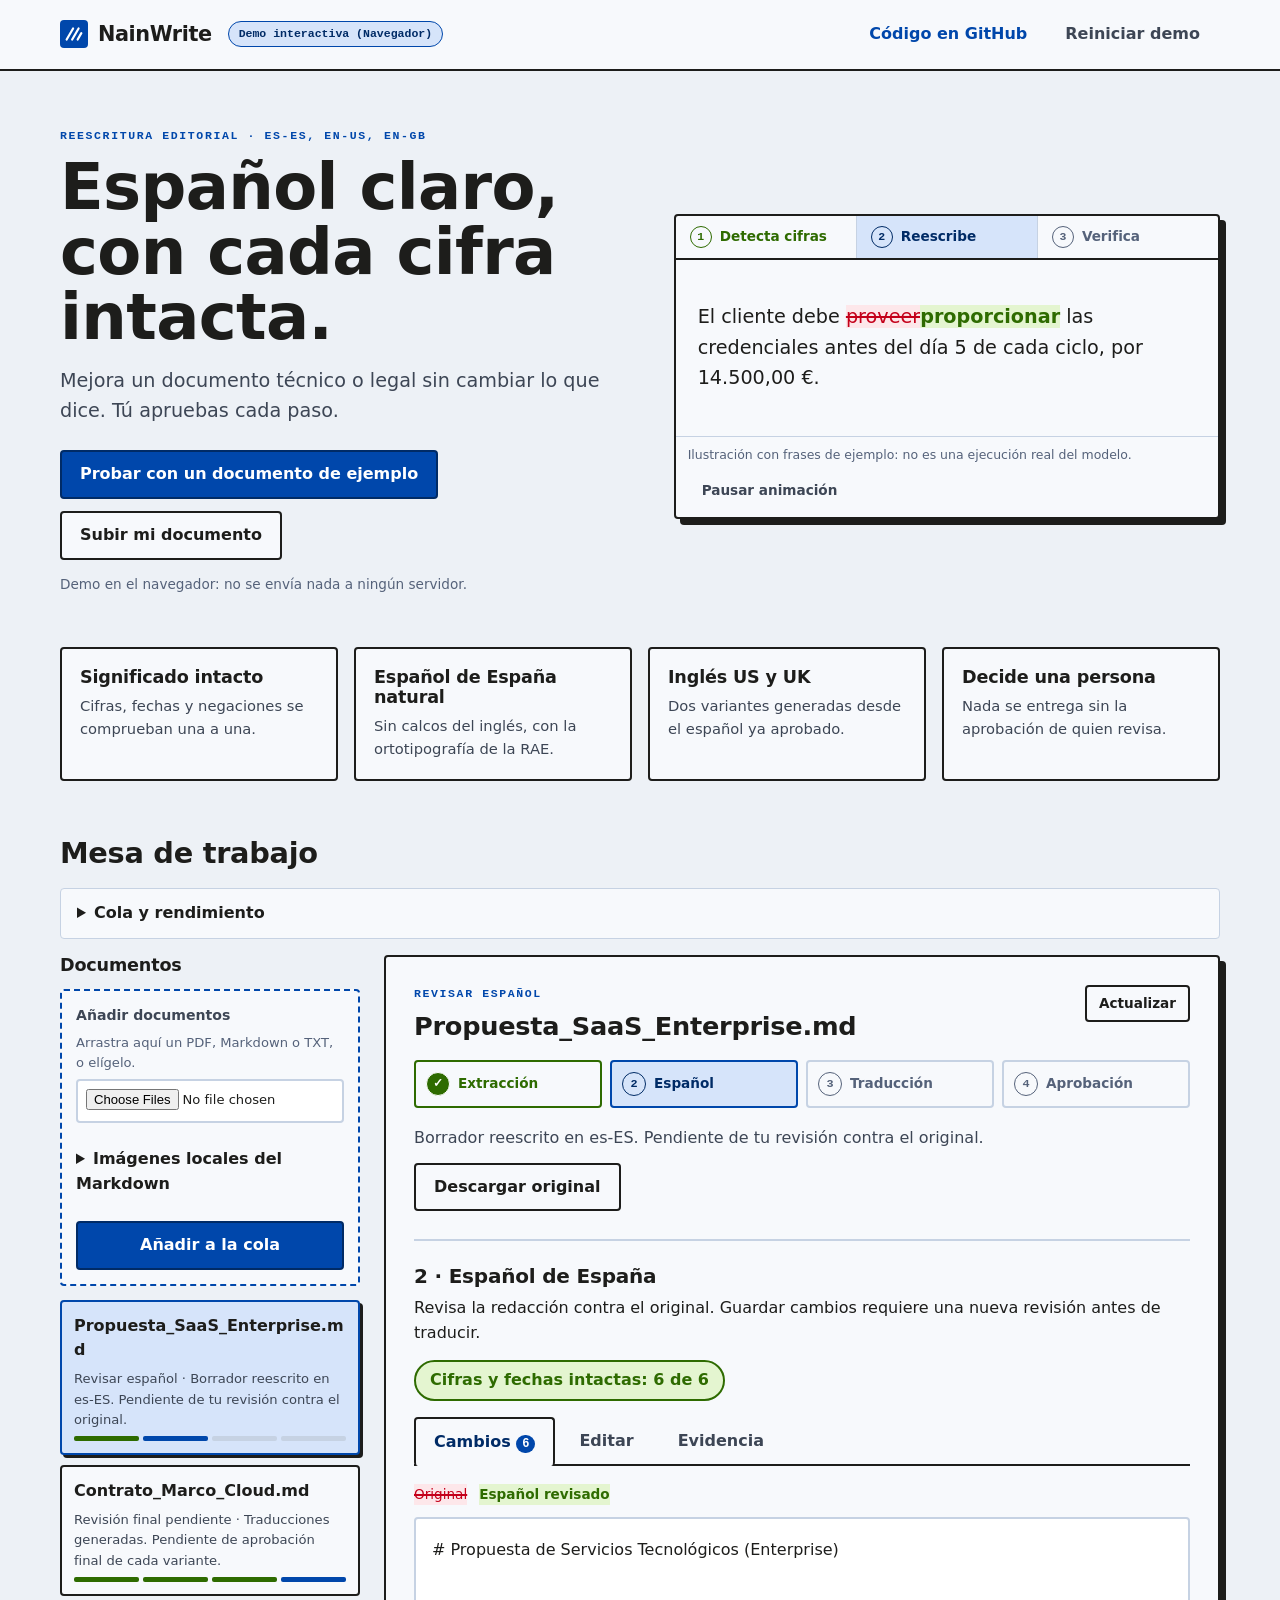
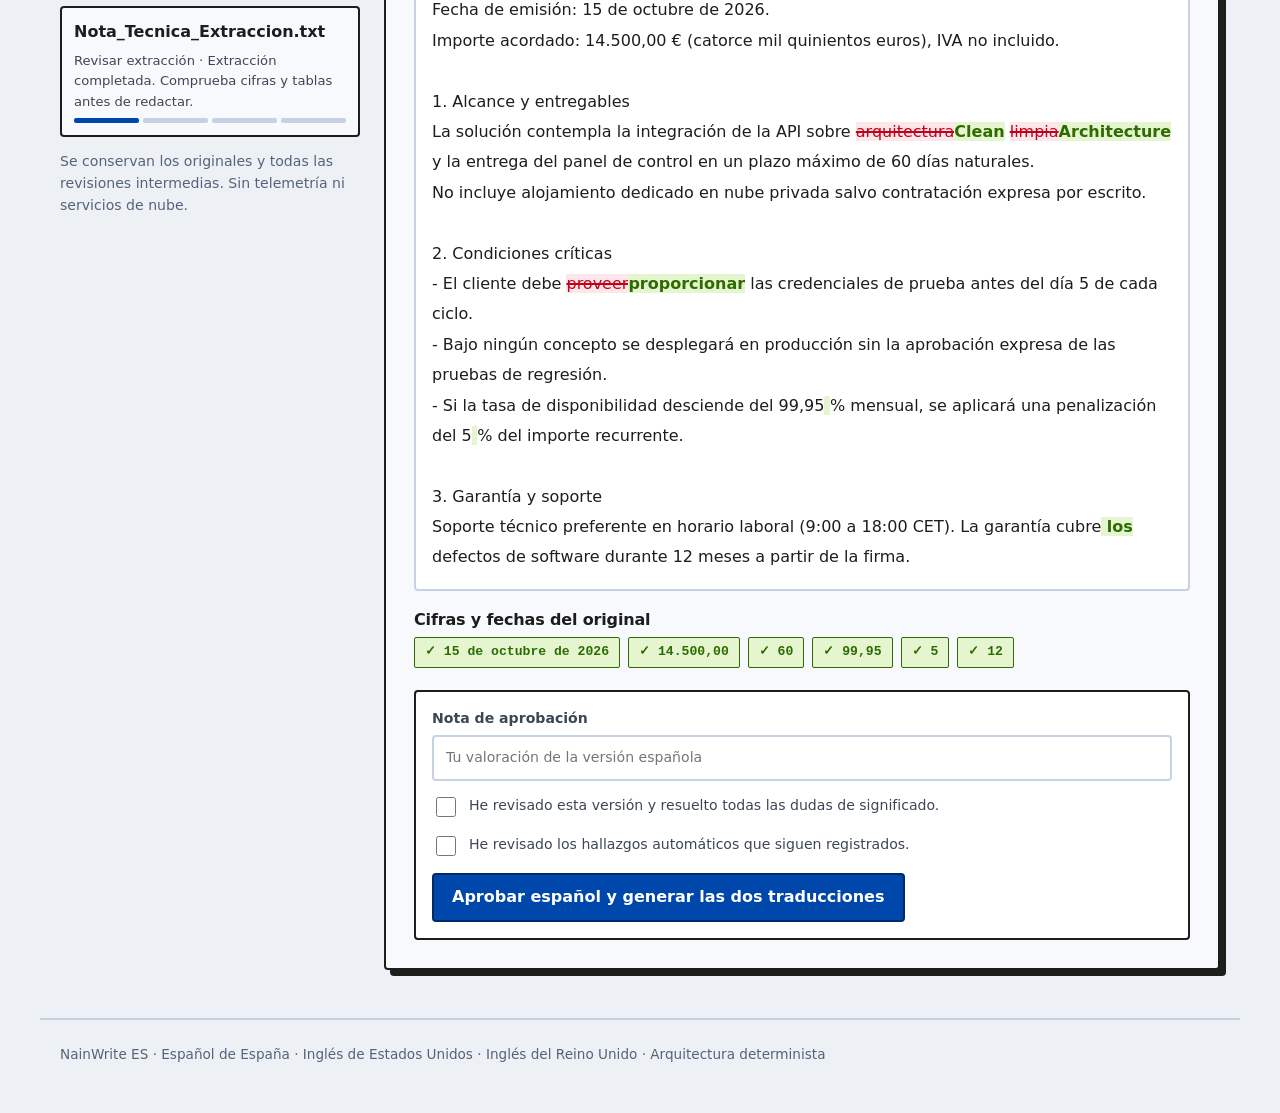
==== commit 2701fec5: "feat(pwa): make the web client installable on Android and iOS Publish manifest.webmanifest and four " ====
--- a/src/spanish_rewriter/web/index.html
+++ b/src/spanish_rewriter/web/index.html
@@ -7,7 +7,48 @@
   <meta name="theme-color" content="#EDF1F6">
   <title>NainWrite · Español claro, con cada cifra intacta</title>
   <meta name="description" content="Reescritura editorial para español de España con verificación determinista de cifras y fechas, traducción a inglés US y UK y aprobación humana en cada paso.">
+  <link rel="canonical" href="https://write.naindev.com/">
+  <link rel="author" href="https://www.naindev.com/">
+  <meta property="og:type" content="website">
+  <meta property="og:site_name" content="NainWrite">
+  <meta property="og:locale" content="es_ES">
+  <meta property="og:title" content="NainWrite · Español claro, con cada cifra intacta">
+  <meta property="og:description" content="Reescritura editorial para español de España con verificación determinista de cifras y fechas, traducción a inglés US y UK y aprobación humana en cada paso.">
+  <meta property="og:url" content="https://write.naindev.com/">
+  <meta property="og:image" content="https://www.naindev.com/assets/images/og-cover-v5.jpg">
+  <meta property="og:image:width" content="1200">
+  <meta property="og:image:height" content="630">
+  <meta name="twitter:card" content="summary_large_image">
+  <meta name="twitter:title" content="NainWrite · Español claro, con cada cifra intacta">
+  <meta name="twitter:description" content="Reescritura editorial para español de España con verificación determinista de cifras y fechas, traducción a inglés US y UK y aprobación humana en cada paso.">
+  <meta name="twitter:image" content="https://www.naindev.com/assets/images/og-cover-v5.jpg">
+  <script type="application/ld+json">
+  {
+    "@context": "https://schema.org",
+    "@type": "SoftwareApplication",
+    "name": "NainWrite",
+    "url": "https://write.naindev.com/",
+    "description": "Reescritura editorial para español de España con verificación determinista de cifras y fechas, traducción a inglés US y UK y aprobación humana en cada paso.",
+    "applicationCategory": "BusinessApplication",
+    "operatingSystem": "Web",
+    "isAccessibleForFree": true,
+    "inLanguage": "es-ES",
+    "author": {
+      "@type": "Person",
+      "@id": "https://www.naindev.com/#person",
+      "name": "Aitor Nain Mendoza Vallejo",
+      "url": "https://www.naindev.com/"
+    },
+    "sameAs": ["https://github.com/Nain9Dev/NainWrite"]
+  }
+  </script>
   <link rel="icon" href="./favicon.svg" type="image/svg+xml">
+  <link rel="manifest" href="./manifest.webmanifest">
+  <link rel="apple-touch-icon" href="./icons/apple-touch-icon.png">
+  <meta name="mobile-web-app-capable" content="yes">
+  <meta name="apple-mobile-web-app-capable" content="yes">
+  <meta name="apple-mobile-web-app-title" content="NainWrite">
+  <meta name="apple-mobile-web-app-status-bar-style" content="default">
   <link rel="stylesheet" href="./app.css">
   <script src="https://www.naindev.com/assets/js/ecosystem-bar.js?v=2.1.0" defer></script>
   <script type="module" src="./app.js"></script>
